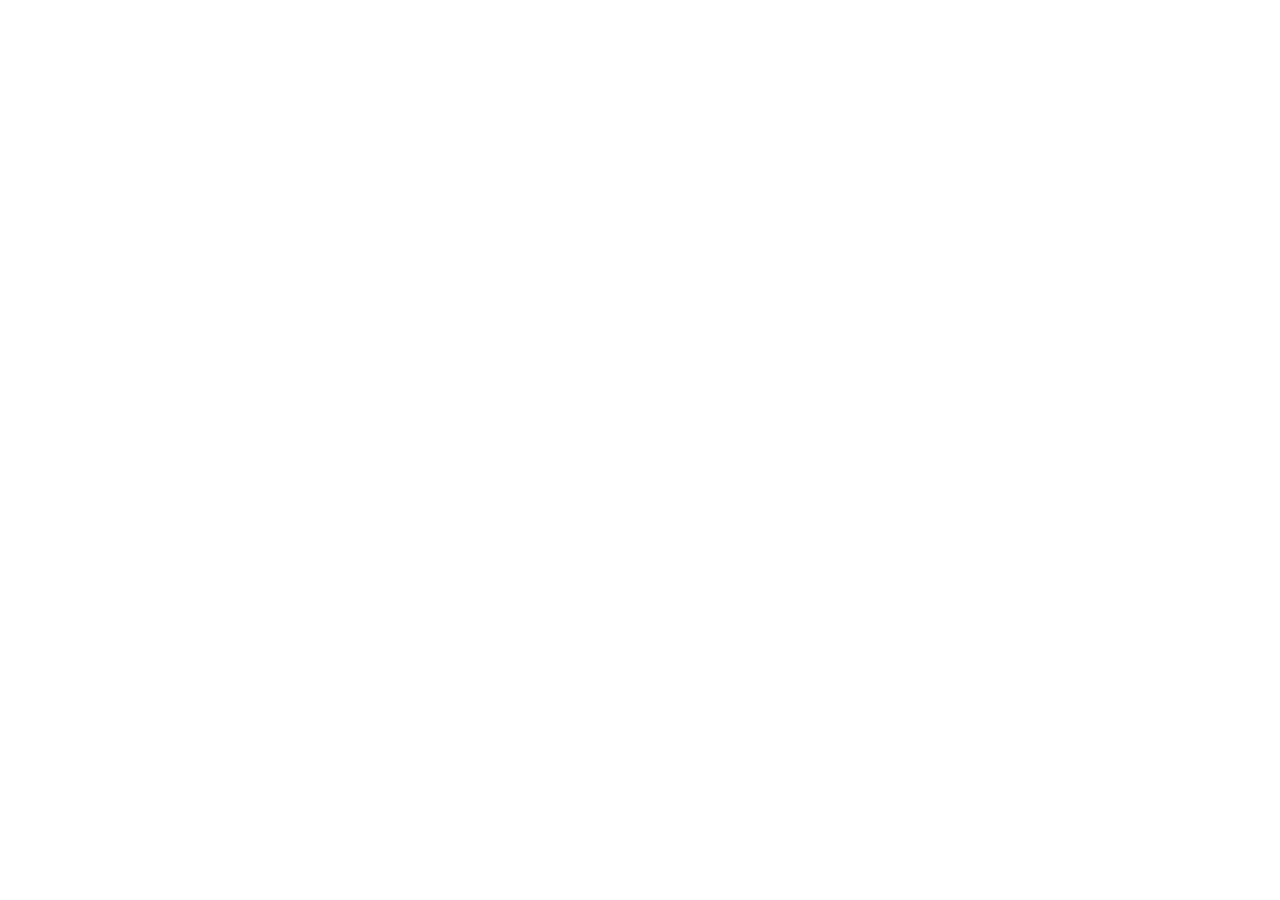
==== index.html @ 3da2a5d3 "Initial commit (Projekt-Setup)" ====
<!DOCTYPE html>
<html lang="De">

<head>
    <meta charset="UTF-8">
    <meta name="viewport" content="width=device-width, initial-scale=1.0">
    <title>Blog</title>
    

</head>

<body>

</body>

</html>
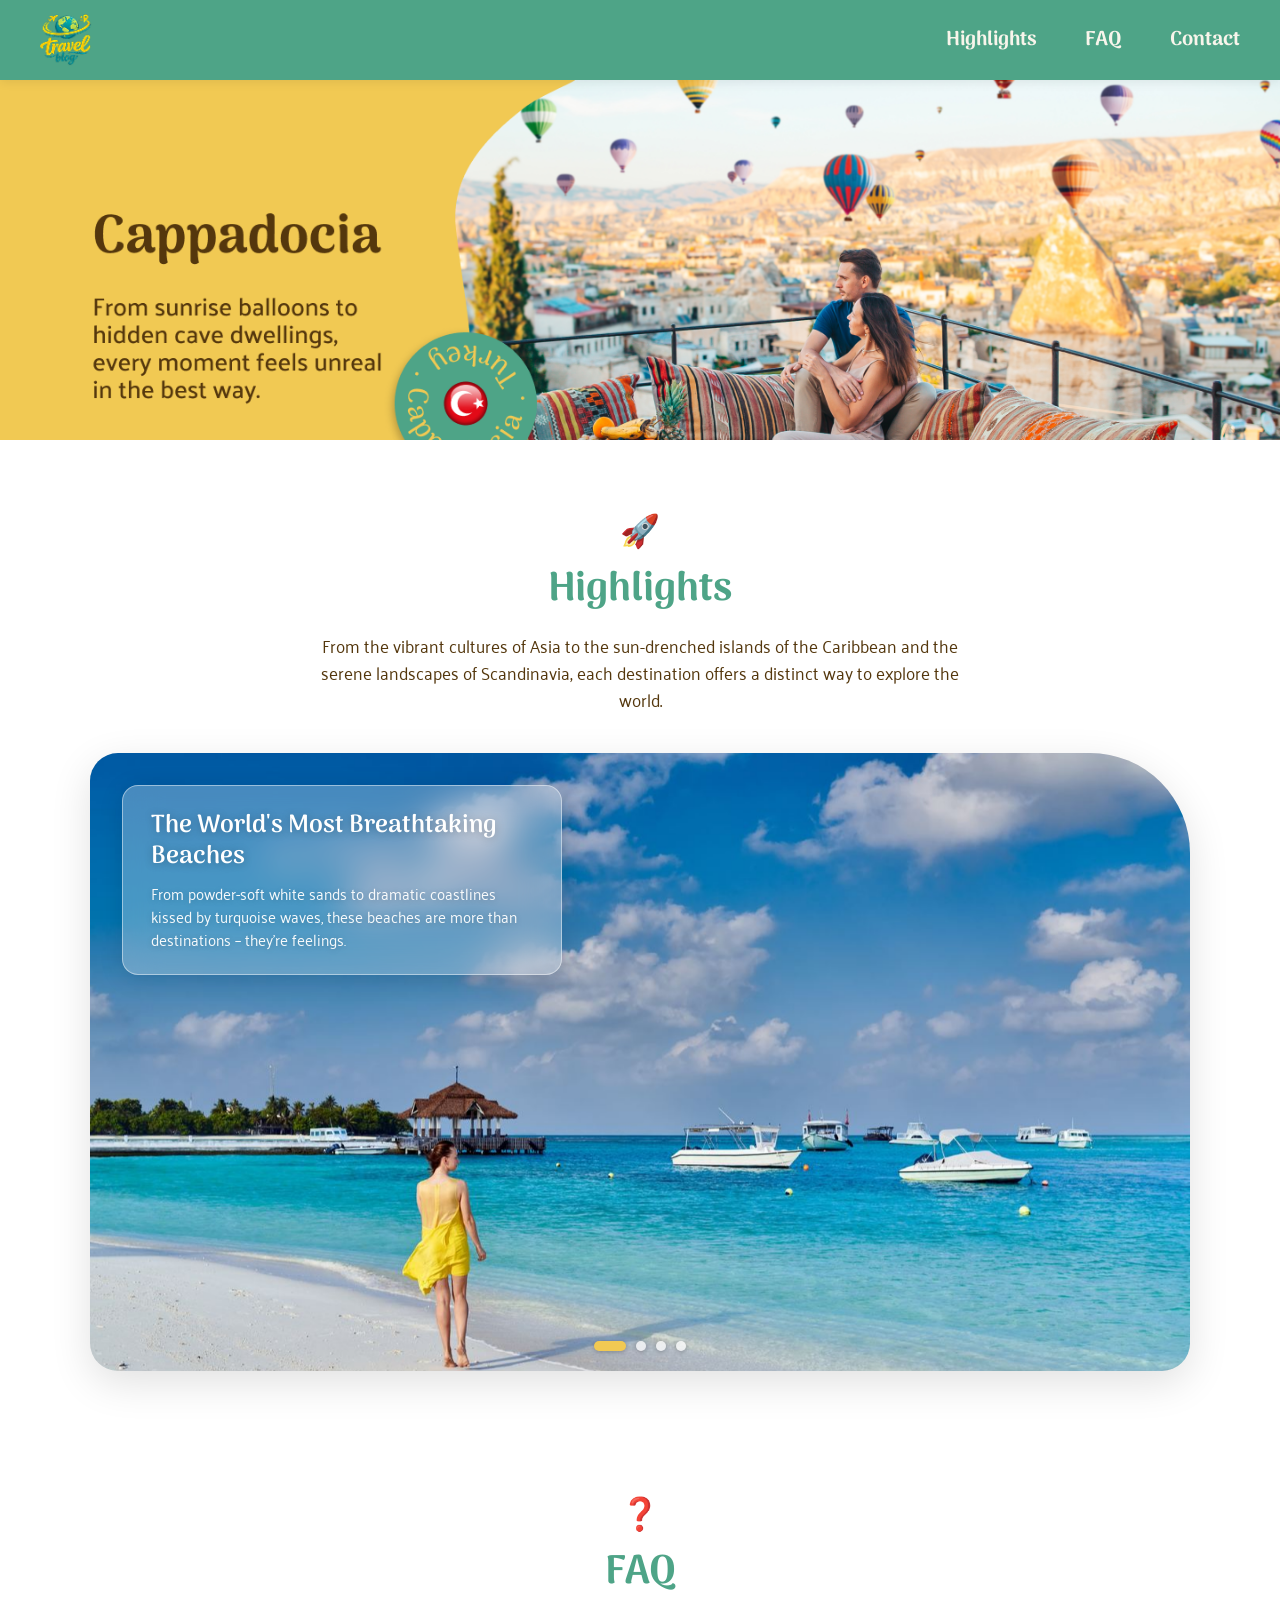
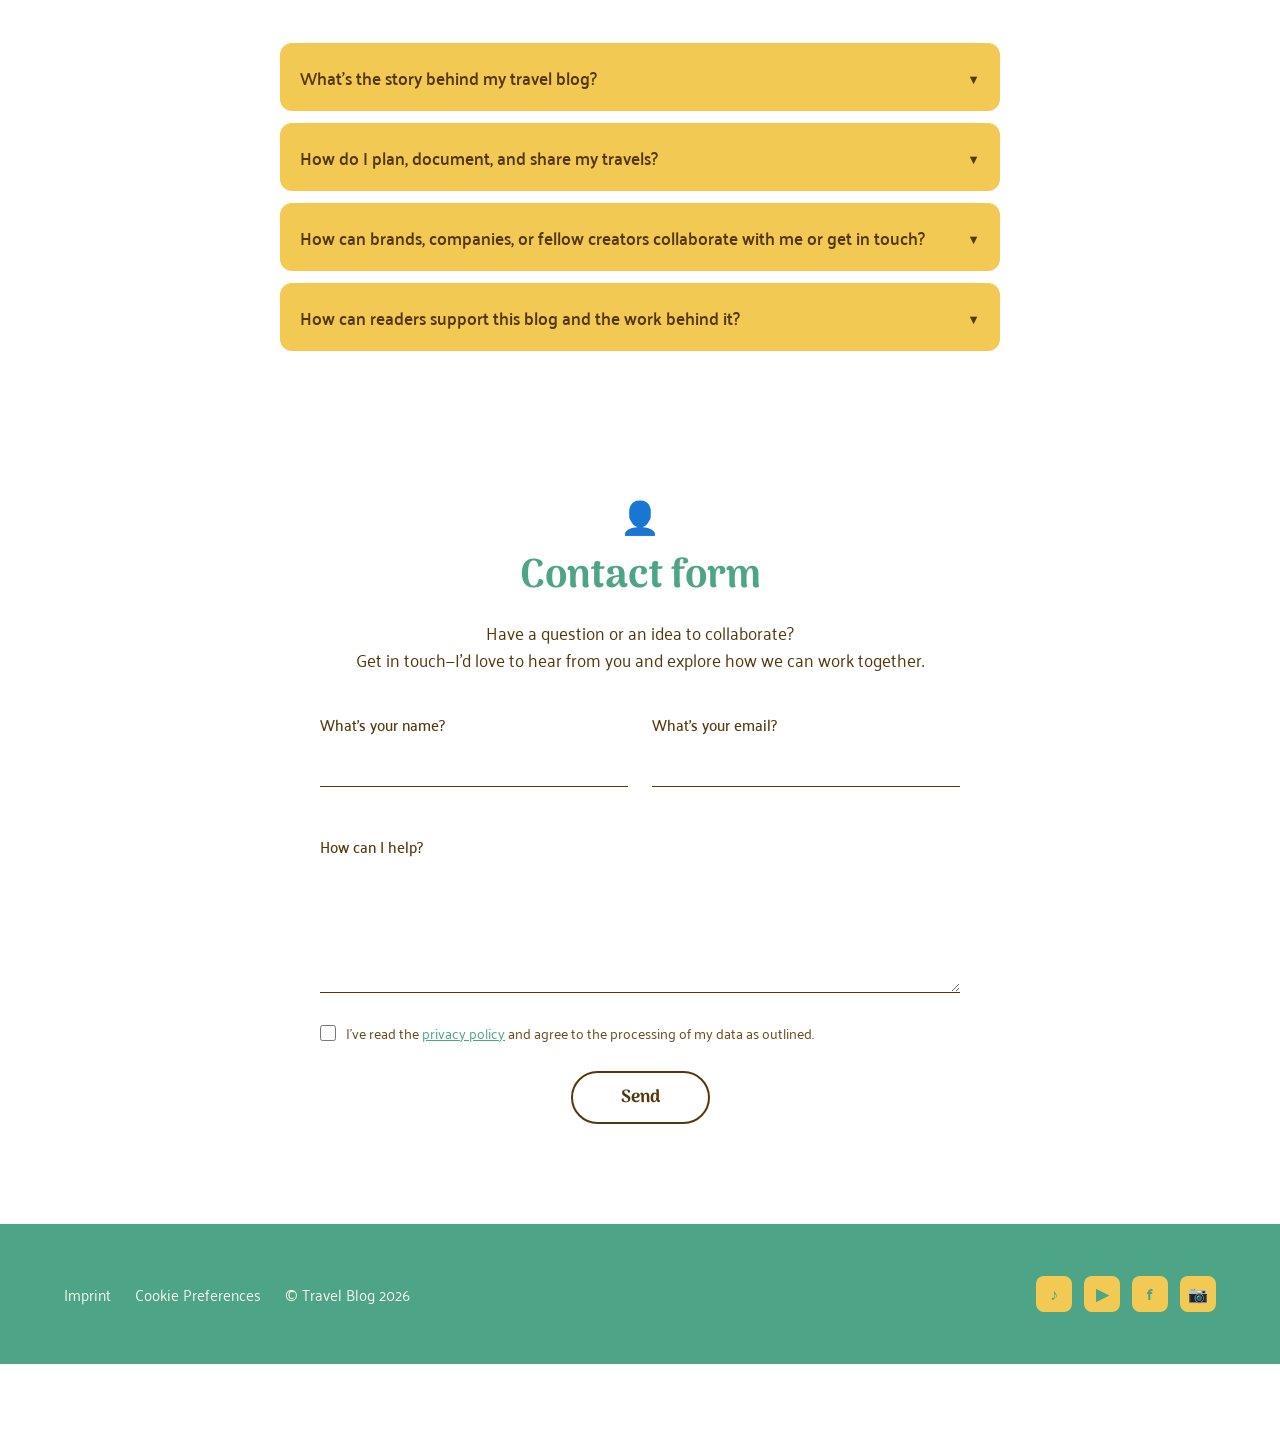
==== commit 0ce5d234: "feat: add standard and basic html base" ====
--- a/index.html
+++ b/index.html
@@ -1,16 +1,188 @@
 <!DOCTYPE html>
-<html lang="De">
+<html lang="en">
+<head>
+  <meta charset="UTF-8">
+  <meta name="viewport" content="width=device-width, initial-scale=1.0">
+  <title>Travel Blog</title>
+  <link rel="preconnect" href="https://fonts.googleapis.com">
+  <link rel="preconnect" href="https://fonts.gstatic.com" crossorigin>
+  <link href="https://fonts.googleapis.com/css2?family=Arima:wght@400;500;600;700&family=Palanquin:wght@400;500;600;700&display=swap" rel="stylesheet">
+  <link rel="stylesheet" href="style.css">
+  <link rel="icon" href="assets/images/logo.png" type="image/png">
+</head>
+<body>
+  <!-- ========== HEADER (shared) ========== -->
+  <header class="header">
+    <div class="header-inner">
+      <a href="index.html" class="logo">
+        <img src="assets/images/logo.png" alt="Travel Blog" class="logo-img">
+      </a>
+      <nav class="nav desktop-nav">
+        <a href="#highlights">Highlights</a>
+        <a href="#faq">FAQ</a>
+        <a href="#contact">Contact</a>
+      </nav>
+      <button class="menu-btn mobile-only" id="menuBtn" aria-label="Menu">
+        <span></span><span></span><span></span>
+      </button>
+    </div>
+  </header>
 
-<head>
-    <meta charset="UTF-8">
-    <meta name="viewport" content="width=device-width, initial-scale=1.0">
-    <title>Blog</title>
-    
+  <div class="mobile-menu" id="mobileMenu">
+    <a href="#highlights" class="mobile-link">Highlights</a>
+    <a href="#faq" class="mobile-link">FAQ</a>
+    <a href="#contact" class="mobile-link">Contact</a>
+  </div>
 
-</head>
+  <!-- ========== HERO (Part: Hero) – exact Figma export ========== -->
+  <section class="hero hero-figma" aria-label="Cappadocia">
+    <img src="assets/images/hero-cappadocia.png" alt="Cappadocia – From sunrise balloons to hidden cave dwellings" class="hero-full-img">
+    <!-- accessible text for screen readers / SEO -->
+    <div class="visually-hidden">
+      <h1>Cappadocia</h1>
+      <p>From sunrise balloons to hidden cave dwellings, every moment feels unreal in the best way.</p>
+    </div>
+  </section>
 
-<body>
+  <!-- ========== HIGHLIGHTS + CAROUSEL (Part: Highlights) ========== -->
+  <section class="highlights" id="highlights">
+    <div class="section-header">
+      <div class="section-icon">🚀</div>
+      <h2>Highlights</h2>
+      <p class="section-desc">
+        From the vibrant cultures of Asia to the sun-drenched islands of the Caribbean and the serene landscapes of Scandinavia, each destination offers a distinct way to explore the world.
+      </p>
+    </div>
 
+    <div class="carousel-wrapper">
+      <div class="carousel" id="carousel">
+        <a href="article1.html" class="carousel-slide active">
+          <img src="assets/images/highlight-beaches.jpg" alt="The World's Most Breathtaking Beaches">
+          <div class="slide-overlay">
+            <h3>The World's Most Breathtaking Beaches</h3>
+            <p>From powder-soft white sands to dramatic coastlines kissed by turquoise waves, these beaches are more than destinations – they're feelings.</p>
+          </div>
+        </a>
+        <a href="article2.html" class="carousel-slide">
+          <img src="assets/images/highlight-copenhagen.jpg" alt="Copenhagen in 3 Days">
+          <div class="slide-overlay">
+            <h3>Copenhagen in 3 Days: Big Experiences, Smart Spending</h3>
+            <p>Discover Copenhagen, where historic charm meets modern design, vibrant cycling culture and waterfront living.</p>
+          </div>
+        </a>
+        <a href="article3.html" class="carousel-slide">
+          <img src="assets/images/highlight-pattaya.jpg" alt="Pattaya Pulse">
+          <div class="slide-overlay">
+            <h3>Pattaya Pulse: Food, Sun and Neon Nights</h3>
+            <p>From bustling promenades to nearby islands, the city offers an energetic and diverse escape. Discover Pattaya City, with vibrant nightlife and rich cultural landmarks.</p>
+          </div>
+        </a>
+        <a href="article2.html" class="carousel-slide">
+          <img src="assets/images/highlight-fuji.jpg" alt="Mountain Fuji">
+          <div class="slide-overlay">
+            <h3>Mountain Fuji</h3>
+            <p>The most iconic mountain and an active volcano located about 100 kilometers southwest of Tokyo. Written with the characters for “wealth” and “samurai,” Fuji’s name evokes a sense of strength, honor, and enduring prestige.</p>
+          </div>
+        </a>
+        <div class="carousel-dots" id="carouselDots">
+          <button class="dot active" data-index="0" aria-label="Slide 1"></button>
+          <button class="dot" data-index="1" aria-label="Slide 2"></button>
+          <button class="dot" data-index="2" aria-label="Slide 3"></button>
+          <button class="dot" data-index="3" aria-label="Slide 4"></button>
+        </div>
+      </div>
+    </div>
+  </section>
+
+  <!-- ========== FAQ (Part: FAQ) ========== -->
+  <section class="faq" id="faq">
+    <div class="section-header">
+      <div class="section-icon">❓</div>
+      <h2>FAQ</h2>
+    </div>
+    <div class="faq-list">
+      <div class="faq-item">
+        <button class="faq-question">What's the story behind my travel blog? <span class="faq-icon">▼</span></button>
+        <div class="faq-answer"><p>This blog started as a personal journal of adventures around the world. What began as notes for friends grew into a space to share stories, tips and inspiration for fellow travelers.</p></div>
+      </div>
+      <div class="faq-item">
+        <button class="faq-question">How do I plan, document, and share my travels? <span class="faq-icon">▼</span></button>
+        <div class="faq-answer"><p>I combine thorough research with spontaneous moments. Photos, short videos and honest writing help me capture the feeling of each place so readers can experience it too.</p></div>
+      </div>
+      <div class="faq-item">
+        <button class="faq-question">How can brands, companies, or fellow creators collaborate with me or get in touch? <span class="faq-icon">▼</span></button>
+        <div class="faq-answer"><p>I'm always open to meaningful collaborations. Reach out via the contact form below and let's explore how we can create something great together.</p></div>
+      </div>
+      <div class="faq-item">
+        <button class="faq-question">How can readers support this blog and the work behind it? <span class="faq-icon">▼</span></button>
+        <div class="faq-answer"><p>Sharing posts, leaving comments and recommending the blog to friends means a lot. If you'd like to support further, feel free to get in touch!</p></div>
+      </div>
+    </div>
+  </section>
+
+  <!-- ========== CONTACT (Part: Contact) ========== -->
+  <section class="contact" id="contact">
+    <div class="section-header">
+      <div class="section-icon">👤</div>
+      <h2>Contact form</h2>
+      <p class="section-desc">Have a question or an idea to collaborate?<br>Get in touch—I'd love to hear from you and explore how we can work together.</p>
+    </div>
+    <form class="contact-form" id="contactForm">
+      <div class="form-row">
+        <div class="form-group">
+          <label for="name">What's your name?</label>
+          <input type="text" id="name" name="name" required>
+        </div>
+        <div class="form-group">
+          <label for="email">What's your email?</label>
+          <input type="email" id="email" name="email" required>
+        </div>
+      </div>
+      <div class="form-group">
+        <label for="message">How can I help?</label>
+        <textarea id="message" name="message" rows="4" required></textarea>
+      </div>
+      <div class="form-checkbox">
+        <input type="checkbox" id="privacy" name="privacy" required>
+        <label for="privacy">I've read the <a href="#">privacy policy</a> and agree to the processing of my data as outlined.</label>
+      </div>
+      <button type="submit" class="btn-send">Send</button>
+    </form>
+    <div class="form-success" id="formSuccess" hidden>Thank you! Your message has been sent successfully.</div>
+  </section>
+
+  <!-- ========== FOOTER (shared) ========== -->
+  <footer class="footer">
+    <div class="footer-inner">
+      <div class="footer-left">
+        <a href="#">Imprint</a>
+        <a href="#">Cookie Preferences</a>
+        <span>© Travel Blog 2026</span>
+      </div>
+      <div class="footer-social">
+        <a href="#" aria-label="TikTok" class="social-icon">♪</a>
+        <a href="#" aria-label="YouTube" class="social-icon">▶</a>
+        <a href="#" aria-label="Facebook" class="social-icon">f</a>
+        <a href="#" aria-label="Instagram" class="social-icon">📷</a>
+      </div>
+    </div>
+  </footer>
+
+  <nav class="bottom-nav mobile-only">
+    <a href="index.html" class="bottom-nav-item active">
+      <svg viewBox="0 0 24 24" fill="none" stroke="currentColor" stroke-width="2"><path d="M3 9l9-7 9 7v11a2 2 0 01-2 2H5a2 2 0 01-2-2z"/><polyline points="9 22 9 12 15 12 15 22"/></svg>
+    </a>
+    <a href="#highlights" class="bottom-nav-item">
+      <svg viewBox="0 0 24 24" fill="none" stroke="currentColor" stroke-width="2"><path d="M4.5 16.5c-1.5 1.26-2 5-2 5s3.74-.5 5-2c.71-.84.7-2.13-.09-2.91a2.18 2.18 0 00-2.91-.09z"/><path d="M12 15l-3-3a22 22 0 012-3.95A12.88 12.88 0 0122 2c0 2.72-.78 7.5-6 11a22.35 22.35 0 01-4 2z"/></svg>
+    </a>
+    <a href="#faq" class="bottom-nav-item">
+      <svg viewBox="0 0 24 24" fill="none" stroke="currentColor" stroke-width="2"><circle cx="12" cy="12" r="10"/><path d="M9.09 9a3 3 0 015.83 1c0 2-3 3-3 3"/><line x1="12" y1="17" x2="12.01" y2="17"/></svg>
+    </a>
+    <a href="#contact" class="bottom-nav-item">
+      <svg viewBox="0 0 24 24" fill="none" stroke="currentColor" stroke-width="2"><path d="M20 21v-2a4 4 0 00-4-4H8a4 4 0 00-4 4v2"/><circle cx="12" cy="7" r="4"/></svg>
+    </a>
+  </nav>
+
+  <script src="script.js"></script>
 </body>
-
-</html>+</html>
--- a/style.css
+++ b/style.css
@@ -0,0 +1,1484 @@
+
+/* ===== Big screen layout (User Story 9 + Figma Note) ===== */
+/* Header & Footer: full width of viewport */
+/* Content: max 1440px centered */
+
+:root {
+  --content-max: 1440px;
+  --teal: #4EA487;
+  --yellow: #F1C953;
+  --brown: #54370D;
+  --brown-light: #7a5c3a;
+}
+
+body {
+  margin: 0;
+  font-family: 'Palanquin', sans-serif;
+  color: var(--brown);
+  background: #fff;
+}
+
+.header,
+.footer {
+  width: 100%;
+  max-width: none; /* full bleed */
+}
+
+.header-inner,
+.footer-inner,
+.highlights,
+.faq,
+.contact,
+.article-hero-inner,
+.article-carousel-section,
+.article-video-section,
+.article-body,
+.section-header,
+.carousel-wrapper {
+  max-width: var(--content-max);
+  margin-left: auto;
+  margin-right: auto;
+  width: 100%;
+  box-sizing: border-box;
+}
+
+/* Hero full-bleed or constrained */
+.hero-figma {
+  max-width: var(--content-max);
+  margin-left: auto;
+  margin-right: auto;
+}
+
+@media (min-width: 1441px) {
+  .header-inner,
+  .footer-inner {
+    max-width: var(--content-max);
+    margin-left: auto;
+    margin-right: auto;
+    padding-left: 24px;
+    padding-right: 24px;
+  }
+}
+
+/* ===== Variables ===== */
+:root {
+  --teal: #4EA487;
+  --teal-dark: #3d8a6f;
+  --yellow: #F1C953;
+  --yellow-dark: #e0b840;
+  --brown: #54370D;
+  --brown-light: #6b4a1f;
+  --white: #ffffff;
+  --gray-bg: #f8f5eb;
+  --gray-text: #5a5a5a;
+  --radius: 20px;
+  --transition: 100ms ease;
+  --max-width: 1200px;
+  --header-height: 80px;
+}
+
+/* ===== Reset ===== */
+*, *::before, *::after {
+  margin: 0;
+  padding: 0;
+  box-sizing: border-box;
+}
+
+html {
+  scroll-behavior: smooth;
+}
+
+body {
+  font-family: 'Palanquin', sans-serif;
+  color: var(--brown);
+  background: var(--white);
+  line-height: 1.5;
+  overflow-x: hidden;
+  padding-bottom: 80px; /* space for mobile bottom nav */
+}
+
+h1, h2, h3, h4 {
+  font-family: 'Arima', serif;
+  font-weight: 700;
+}
+
+a {
+  text-decoration: none;
+  color: inherit;
+  transition: color var(--transition);
+}
+
+button, a, input, textarea, select {
+  cursor: pointer;
+  transition: all var(--transition);
+}
+
+img {
+  max-width: 100%;
+  display: block;
+}
+
+/* ===== Utilities ===== */
+.desktop-only { display: block; }
+.mobile-only { display: none; }
+
+@media (max-width: 768px) {
+  .desktop-only { display: none !important; }
+  .mobile-only { display: flex !important; }
+  body { padding-bottom: 90px; }
+}
+
+/* ===== Header ===== */
+.header {
+  background: var(--teal);
+  height: var(--header-height);
+  position: sticky;
+  top: 0;
+  z-index: 100;
+  box-shadow: 0 2px 10px rgba(0,0,0,0.08);
+}
+
+.header-inner {
+  max-width: var(--max-width);
+  margin: 0 auto;
+  padding: 0 24px;
+  height: 100%;
+  display: flex;
+  align-items: center;
+  justify-content: space-between;
+}
+
+.logo {
+  display: flex;
+  align-items: center;
+  height: 50px;
+}
+
+.logo-img {
+  height: 52px;
+  width: auto;
+  object-fit: contain;
+  /* crop to logo area if needed */
+  max-width: 200px;
+}
+
+.logo-text {
+  font-family: 'Arima', serif;
+  font-size: 1.5rem;
+  font-weight: 700;
+  color: var(--yellow);
+  display: none;
+}
+
+.nav {
+  display: flex;
+  gap: 48px;
+}
+
+.nav a {
+  color: #F8F5EB;
+  font-family: 'Arima', serif;
+  font-size: 1.25rem;
+  font-weight: 700;
+  position: relative;
+}
+
+.nav a:hover,
+.nav a:focus-visible {
+  color: var(--yellow);
+}
+
+.nav a:focus-visible {
+  outline: 2px solid var(--yellow);
+  outline-offset: 4px;
+}
+
+.menu-btn {
+  background: none;
+  border: none;
+  width: 32px;
+  height: 24px;
+  display: none;
+  flex-direction: column;
+  justify-content: space-between;
+  padding: 0;
+}
+
+.menu-btn span {
+  display: block;
+  height: 3px;
+  background: var(--yellow);
+  border-radius: 2px;
+  transition: var(--transition);
+}
+
+/* Mobile Menu */
+.mobile-menu {
+  display: none;
+  position: fixed;
+  top: var(--header-height);
+  left: 0;
+  right: 0;
+  background: var(--teal);
+  flex-direction: column;
+  padding: 16px 24px 24px;
+  gap: 16px;
+  z-index: 99;
+  box-shadow: 0 8px 20px rgba(0,0,0,0.15);
+}
+
+.mobile-menu.open {
+  display: flex;
+}
+
+.mobile-link {
+  color: #F8F5EB;
+  font-family: 'Arima', serif;
+  font-size: 1.25rem;
+  font-weight: 700;
+  padding: 8px 0;
+}
+
+.mobile-link:hover {
+  color: var(--yellow);
+}
+
+/* ===== Hero ===== */
+.hero {
+  background: var(--yellow);
+  min-height: 320px;
+  height: 40vh;
+  max-height: 480px;
+}
+
+@media (max-width: 768px) {
+  .hero {
+    min-height: 220px;
+    height: 30vh;
+  }
+}
+
+/* ===== Sections common ===== */
+.section-header {
+  text-align: center;
+  margin-bottom: 40px;
+  padding: 0 20px;
+}
+
+.section-icon {
+  font-size: 2rem;
+  margin-bottom: 8px;
+}
+
+.section-header h2 {
+  font-size: 2.5rem;
+  color: var(--teal);
+  margin-bottom: 12px;
+}
+
+.section-desc {
+  max-width: 640px;
+  margin: 0 auto;
+  color: var(--brown);
+  font-size: 1.05rem;
+  line-height: 1.6;
+}
+
+/* ===== Highlights / Carousel ===== */
+.highlights {
+  padding: 64px 20px 56px;
+  background: var(--white);
+}
+
+.carousel-wrapper {
+  max-width: 1100px;
+  margin: 0 auto;
+  position: relative;
+}
+
+.carousel {
+  position: relative;
+  border-radius: 28px 100px 28px 28px;
+  overflow: hidden;
+  aspect-ratio: 16/9;
+  background: #e8e8e8;
+  transform: translateZ(0);
+  cursor: pointer;
+  box-shadow: 0 12px 40px rgba(0,0,0,0.12);
+}
+
+.carousel-slide {
+  position: absolute;
+  inset: 0;
+  opacity: 0;
+  transform: scale(1.04);
+  transition: opacity 0.75s cubic-bezier(0.4, 0, 0.2, 1),
+              transform 0.75s cubic-bezier(0.4, 0, 0.2, 1);
+  pointer-events: none;
+  will-change: opacity, transform;
+  z-index: 0;
+}
+
+.carousel-slide.active {
+  opacity: 1;
+  transform: scale(1);
+  pointer-events: auto;
+  z-index: 2;
+}
+
+.carousel-slide.is-leaving {
+  opacity: 0;
+  transform: scale(1.04);
+  z-index: 1;
+  pointer-events: none;
+}
+
+.carousel-slide img {
+  width: 100%;
+  height: 100%;
+  object-fit: cover;
+  display: block;
+}
+
+.slide-overlay {
+  position: absolute;
+  left: 32px;
+  top: 32px;
+  max-width: 440px;
+  background: rgba(255, 255, 255, 0.28);
+  backdrop-filter: blur(18px);
+  -webkit-backdrop-filter: blur(18px);
+  padding: 24px 28px;
+  border-radius: 16px;
+  box-shadow: 0 4px 24px rgba(0,0,0,0.12);
+  border: 1px solid rgba(255,255,255,0.45);
+}
+
+.slide-overlay h3 {
+  font-family: 'Arima', 'Palanquin', sans-serif;
+  font-size: 1.55rem;
+  color: #ffffff;
+  margin-bottom: 10px;
+  line-height: 1.25;
+  font-weight: 600;
+  text-shadow: 0 1px 8px rgba(0,0,0,0.25);
+}
+
+.slide-overlay p {
+  font-size: 0.95rem;
+  color: rgba(255,255,255,0.95);
+  line-height: 1.5;
+  text-shadow: 0 1px 6px rgba(0,0,0,0.2);
+}
+
+.carousel-dots {
+  position: absolute;
+  left: 50%;
+  bottom: 20px;
+  transform: translateX(-50%);
+  display: flex;
+  justify-content: center;
+  align-items: center;
+  gap: 10px;
+  z-index: 10;
+  margin: 0;
+  pointer-events: auto;
+}
+
+.dot {
+  width: 10px;
+  height: 10px;
+  border-radius: 50%;
+  border: none;
+  background: rgba(255,255,255,0.75);
+  padding: 0;
+  cursor: pointer;
+  transition: width 0.4s cubic-bezier(0.4, 0, 0.2, 1),
+              background 0.35s ease,
+              border-radius 0.35s ease,
+              transform 0.25s ease;
+  box-shadow: 0 1px 4px rgba(0,0,0,0.25);
+}
+
+.dot.active {
+  background: #F1C953;
+  width: 32px;
+  border-radius: 10px;
+}
+
+.dot:hover:not(.active) {
+  background: #bdbdbd;
+  transform: scale(1.15);
+}
+
+@media (max-width: 768px) {
+  .highlights {
+    padding: 48px 16px 40px;
+  }
+  .section-header h2 {
+    font-size: 2rem;
+  }
+  .slide-overlay {
+    left: 12px;
+    top: 12px;
+    right: 12px;
+    max-width: none;
+    padding: 14px 16px;
+  }
+  .slide-overlay h3 {
+    font-size: 1.2rem;
+  }
+  .slide-overlay p {
+    font-size: 0.85rem;
+    display: -webkit-box;
+    -webkit-line-clamp: 3;
+    -webkit-box-orient: vertical;
+    overflow: hidden;
+  }
+  .carousel {
+    aspect-ratio: 4/3;
+    border-radius: 16px;
+  }
+}
+
+/* ===== FAQ ===== */
+.faq {
+  padding: 60px 20px 80px;
+  background: var(--white);
+}
+
+.faq-list {
+  max-width: 720px;
+  margin: 0 auto;
+  display: flex;
+  flex-direction: column;
+  gap: 12px;
+}
+
+.faq-item {
+  background: var(--yellow);
+  border-radius: 12px;
+  overflow: hidden;
+}
+
+.faq-question {
+  width: 100%;
+  background: none;
+  border: none;
+  padding: 18px 20px;
+  text-align: left;
+  font-family: 'Palanquin', sans-serif;
+  font-size: 1.05rem;
+  font-weight: 600;
+  color: var(--brown);
+  display: flex;
+  justify-content: space-between;
+  align-items: center;
+  gap: 12px;
+}
+
+.faq-icon {
+  font-size: 0.8rem;
+  transition: transform var(--transition);
+  flex-shrink: 0;
+}
+
+.faq-item.open .faq-icon {
+  transform: rotate(180deg);
+}
+
+.faq-answer {
+  max-height: 0;
+  overflow: hidden;
+  transition: max-height 0.3s ease, padding 0.3s ease;
+  background: rgba(255,255,255,0.5);
+}
+
+.faq-item.open .faq-answer {
+  max-height: 200px;
+  padding: 0 20px 16px;
+}
+
+.faq-answer p {
+  font-size: 0.95rem;
+  color: var(--brown-light);
+  line-height: 1.5;
+}
+
+/* ===== Contact ===== */
+.contact {
+  padding: 60px 20px 100px;
+  background: var(--white);
+}
+
+.contact-form {
+  max-width: 640px;
+  margin: 0 auto;
+}
+
+.form-row {
+  display: grid;
+  grid-template-columns: 1fr 1fr;
+  gap: 24px;
+  margin-bottom: 24px;
+}
+
+.form-group {
+  margin-bottom: 24px;
+}
+
+.form-group label {
+  display: block;
+  font-size: 0.95rem;
+  font-weight: 500;
+  color: var(--brown);
+  margin-bottom: 6px;
+}
+
+.form-group input,
+.form-group textarea {
+  width: 100%;
+  border: none;
+  border-bottom: 1.5px solid var(--brown);
+  background: transparent;
+  padding: 8px 0;
+  font-family: inherit;
+  font-size: 1rem;
+  color: var(--brown);
+  outline: none;
+  transition: border-color var(--transition);
+}
+
+.form-group input:focus,
+.form-group textarea:focus {
+  border-bottom-color: var(--teal);
+}
+
+.form-group textarea {
+  resize: vertical;
+  min-height: 80px;
+}
+
+.form-checkbox {
+  display: flex;
+  align-items: flex-start;
+  gap: 10px;
+  margin-bottom: 28px;
+  font-size: 0.9rem;
+  color: var(--brown-light);
+}
+
+.form-checkbox input {
+  margin-top: 3px;
+  accent-color: var(--teal);
+  width: 16px;
+  height: 16px;
+  flex-shrink: 0;
+}
+
+.form-checkbox a {
+  color: var(--teal);
+  text-decoration: underline;
+}
+
+.btn-send {
+  display: block;
+  margin: 0 auto;
+  background: transparent;
+  border: 2px solid var(--brown);
+  color: var(--brown);
+  font-family: 'Arima', serif;
+  font-size: 1.1rem;
+  font-weight: 700;
+  padding: 10px 48px;
+  border-radius: 40px;
+  transition: all var(--transition);
+}
+
+.btn-send:hover {
+  background: var(--teal);
+  border-color: var(--teal);
+  color: var(--yellow);
+}
+
+.btn-send:focus-visible {
+  outline: 2px solid var(--teal);
+  outline-offset: 3px;
+}
+
+.form-success {
+  text-align: center;
+  margin-top: 24px;
+  padding: 16px;
+  background: #e8f5e9;
+  color: var(--teal-dark);
+  border-radius: 12px;
+  font-weight: 500;
+}
+
+@media (max-width: 600px) {
+  .form-row {
+    grid-template-columns: 1fr;
+    gap: 0;
+  }
+}
+
+/* ===== Footer ===== */
+.footer {
+  background: var(--teal);
+  color: #F8F5EB;
+  padding: 28px 24px;
+}
+
+.footer-inner {
+  max-width: var(--max-width);
+  margin: 0 auto;
+  display: flex;
+  justify-content: space-between;
+  align-items: center;
+  flex-wrap: wrap;
+  gap: 16px;
+}
+
+.footer-left {
+  display: flex;
+  align-items: center;
+  gap: 24px;
+  font-size: 0.95rem;
+}
+
+.footer-left a:hover {
+  color: var(--yellow);
+}
+
+.footer-social {
+  display: flex;
+  gap: 12px;
+}
+
+.social-icon {
+  width: 36px;
+  height: 36px;
+  background: var(--yellow);
+  color: var(--teal);
+  border-radius: 8px;
+  display: flex;
+  align-items: center;
+  justify-content: center;
+  font-weight: 700;
+  font-size: 1rem;
+}
+
+.social-icon:hover {
+  transform: translateY(-2px);
+  box-shadow: 0 4px 8px rgba(0,0,0,0.15);
+}
+
+@media (max-width: 600px) {
+  .footer-inner {
+    flex-direction: column;
+    text-align: center;
+  }
+  .footer-left {
+    flex-direction: column;
+    gap: 8px;
+  }
+}
+
+/* ===== Bottom Nav (Mobile) ===== */
+.bottom-nav {
+  display: none;
+  position: fixed;
+  bottom: 0;
+  left: 0;
+  right: 0;
+  height: 72px;
+  background: var(--yellow);
+  z-index: 100;
+  justify-content: space-around;
+  align-items: center;
+  padding: 0 8px;
+  box-shadow: 0 -4px 20px rgba(0,0,0,0.1);
+}
+
+.bottom-nav-item {
+  display: flex;
+  flex-direction: column;
+  align-items: center;
+  justify-content: center;
+  width: 56px;
+  height: 56px;
+  color: var(--teal);
+  border-radius: 12px;
+  transition: background var(--transition);
+}
+
+.bottom-nav-item svg {
+  width: 26px;
+  height: 26px;
+}
+
+.bottom-nav-item.active,
+.bottom-nav-item:hover {
+  background: rgba(78, 164, 135, 0.15);
+}
+
+@media (max-width: 768px) {
+  .bottom-nav {
+    display: flex;
+  }
+  .footer {
+    margin-bottom: 72px;
+  }
+}
+
+/* Focus visible for accessibility */
+a:focus-visible,
+button:focus-visible,
+input:focus-visible,
+textarea:focus-visible {
+  outline: 2px solid var(--teal);
+  outline-offset: 2px;
+}
+
+/* Responsive nav */
+@media (max-width: 768px) {
+  .nav {
+    display: none;
+  }
+  .menu-btn {
+    display: flex;
+  }
+}
+
+/* make carousel slides clickable */
+.carousel-slide {
+  text-decoration: none;
+  color: inherit;
+  display: block;
+}
+
+
+/* ===== Advanced Hero (Part: Hero) – matched to Figma ===== */
+.hero-advanced {
+  display: grid;
+  grid-template-columns: minmax(280px, 42%) 1fr;
+  min-height: 520px;
+  background: #F1C953;
+  position: relative;
+  overflow: hidden;
+  padding: 0;
+}
+
+.hero-left {
+  position: relative;
+  z-index: 2;
+  display: flex;
+  flex-direction: column;
+  justify-content: center;
+  padding: 48px 40px 48px 56px;
+  background: #F1C953;
+}
+
+.hero-text-box h1 {
+  font-family: 'Arima', serif;
+  font-size: clamp(2.6rem, 4.5vw, 3.6rem);
+  font-weight: 700;
+  color: #54370D;
+  margin: 0 0 18px;
+  line-height: 1.1;
+}
+
+.hero-text-box p {
+  font-family: 'Palanquin', sans-serif;
+  font-size: 1.15rem;
+  color: #54370D;
+  max-width: 300px;
+  line-height: 1.45;
+  margin: 0;
+}
+
+/* Circular Turkey / Cappadocia badge */
+.hero-badge {
+  position: absolute;
+  right: -70px;
+  bottom: 48px;
+  width: 150px;
+  height: 150px;
+  border-radius: 50%;
+  background: #4EA487;
+  display: flex;
+  align-items: center;
+  justify-content: center;
+  box-shadow: 0 10px 28px rgba(0,0,0,0.2);
+  z-index: 5;
+  border: 6px solid #4EA487;
+}
+
+.badge-inner {
+  width: 130px;
+  height: 130px;
+  border-radius: 50%;
+  background: #4EA487;
+  display: flex;
+  flex-direction: column;
+  align-items: center;
+  justify-content: center;
+  text-align: center;
+  color: #F1C953;
+  font-family: 'Arima', serif;
+  font-weight: 700;
+  font-size: 0.78rem;
+  letter-spacing: 0.5px;
+  line-height: 1.15;
+  border: 3px solid #F1C953;
+  position: relative;
+}
+
+.badge-inner::before {
+  content: '🇹🇷';
+  font-size: 1.8rem;
+  margin-bottom: 2px;
+  display: block;
+}
+
+.badge-text {
+  max-width: 90px;
+}
+
+.hero-right {
+  position: relative;
+  overflow: hidden;
+  min-height: 520px;
+}
+
+.hero-right .hero-img {
+  width: 100%;
+  height: 100%;
+  object-fit: cover;
+  display: block;
+}
+
+/* Soft curve between yellow and photo */
+.hero-right::before {
+  content: '';
+  position: absolute;
+  left: -1px;
+  top: 0;
+  bottom: 0;
+  width: 120px;
+  background: #F1C953;
+  border-radius: 0 100% 100% 0 / 0 55% 55% 0;
+  z-index: 2;
+  pointer-events: none;
+}
+
+@media (max-width: 900px) {
+  .hero-advanced {
+    grid-template-columns: 1fr;
+    min-height: auto;
+  }
+  .hero-left {
+    order: 2;
+    padding: 36px 24px 70px;
+  }
+  .hero-right {
+    order: 1;
+    min-height: 260px;
+    height: 280px;
+  }
+  .hero-right::before {
+    width: 100%;
+    height: 70px;
+    left: 0;
+    top: auto;
+    bottom: -1px;
+    border-radius: 50% 50% 0 0 / 100% 100% 0 0;
+  }
+  .hero-badge {
+    right: 20px;
+    bottom: auto;
+    top: -55px;
+    width: 120px;
+    height: 120px;
+  }
+  .badge-inner {
+    width: 104px;
+    height: 104px;
+    font-size: 0.68rem;
+  }
+  .hero-text-box h1 {
+    font-size: 2.3rem;
+  }
+  .hero-text-box p {
+    max-width: 100%;
+  }
+}
+
+/* make carousel slides clickable */
+
+/* ===== Article Pages ===== */
+.article-hero {
+  padding: 60px 24px 40px;
+  background: #fff;
+}
+
+.article-hero-inner {
+  max-width: 1100px;
+  margin: 0 auto;
+  display: grid;
+  grid-template-columns: 1fr 280px;
+  gap: 40px;
+  align-items: start;
+}
+
+.article-kicker {
+  font-family: 'Palanquin', sans-serif;
+  font-size: 1.1rem;
+  font-weight: 600;
+  color: var(--teal);
+  margin-bottom: 8px;
+}
+
+.article-content h1 {
+  font-size: 2.8rem;
+  color: var(--yellow);
+  line-height: 1.15;
+  margin-bottom: 16px;
+}
+
+.article-lead {
+  font-size: 1.15rem;
+  color: var(--brown);
+  line-height: 1.5;
+  margin-bottom: 20px;
+  max-width: 640px;
+}
+
+.article-meta {
+  display: flex;
+  flex-wrap: wrap;
+  gap: 16px 24px;
+  font-size: 0.9rem;
+  color: var(--brown-light);
+}
+
+.author-card {
+  background: rgba(78, 164, 135, 0.2);
+  border-radius: 30px;
+  padding: 16px 8px;
+  text-align: center;
+}
+
+.author-img {
+  width: 110px;
+  height: 110px;
+  border-radius: 50%;
+  object-fit: cover;
+  margin: 0 auto 12px;
+  display: block;
+}
+
+.author-card h3 {
+  font-size: 1.15rem;
+  color: var(--brown);
+  margin-bottom: 2px;
+}
+
+.author-role {
+  font-size: 0.9rem;
+  color: var(--brown-light);
+  margin-bottom: 12px;
+}
+
+.author-bio {
+  font-size: 0.85rem;
+  color: var(--brown);
+  line-height: 1.4;
+}
+
+.article-carousel-section {
+  padding: 40px 20px 60px;
+  text-align: center;
+}
+
+.article-section-title {
+  font-size: 1.6rem;
+  color: var(--brown);
+  margin-bottom: 32px;
+}
+
+.card-carousel {
+  max-width: 980px;
+  margin: 0 auto;
+  position: relative;
+  height: 420px;
+  perspective: 1200px;
+}
+
+.card-track {
+  display: flex;
+  justify-content: center;
+  align-items: center;
+  height: 340px;
+  position: relative;
+  transform-style: preserve-3d;
+  /* needed so absolute cards are centered */
+  width: 100%;
+}
+
+.dest-card {
+  position: absolute;
+  width: 180px;
+  height: 264px;
+  border-radius: 16px;
+  overflow: hidden;
+  box-shadow: -9px 5px 20px rgba(0,0,0,0.25);
+  transition: transform 0.55s cubic-bezier(0.25, 0.8, 0.25, 1),
+              opacity 0.5s ease,
+              width 0.5s cubic-bezier(0.25, 0.8, 0.25, 1),
+              height 0.5s cubic-bezier(0.25, 0.8, 0.25, 1),
+              box-shadow 0.5s ease,
+              margin 0.5s cubic-bezier(0.25, 0.8, 0.25, 1);
+  opacity: 0.7;
+  cursor: pointer;
+  will-change: transform, opacity, width, height;
+  transform-style: preserve-3d;
+  left: 50%;
+  top: 50%;
+  margin-left: -90px;   /* half of default width */
+  margin-top: -132px;   /* half of default height */
+  backface-visibility: hidden;
+}
+
+.dest-card img {
+  width: 100%;
+  height: 100%;
+  object-fit: cover;
+  display: block;
+  pointer-events: none;
+}
+
+/* Position classes – Figma coverflow / stacked cards (proto carousel_web) */
+.dest-card.pos-0 {
+  transform: translateX(-290px) scale(0.78) rotateY(28deg);
+  z-index: 1;
+  opacity: 0.4;
+  width: 180px;
+  height: 264px;
+  margin-left: -90px;
+  margin-top: -132px;
+}
+.dest-card.pos-1 {
+  transform: translateX(-145px) scale(0.88) rotateY(14deg);
+  z-index: 2;
+  opacity: 0.65;
+  width: 180px;
+  height: 264px;
+  margin-left: -90px;
+  margin-top: -132px;
+}
+.dest-card.pos-2 {
+  transform: translateX(0) scale(1) rotateY(0deg);
+  width: 210px;
+  height: 300px;
+  opacity: 1;
+  z-index: 5;
+  box-shadow: -10px 8px 32px rgba(0,0,0,0.35);
+  margin-left: -105px;
+  margin-top: -150px;
+}
+.dest-card.pos-3 {
+  transform: translateX(145px) scale(0.88) rotateY(-14deg);
+  z-index: 2;
+  opacity: 0.65;
+  width: 180px;
+  height: 264px;
+  margin-left: -90px;
+  margin-top: -132px;
+}
+.dest-card.pos-4 {
+  transform: translateX(290px) scale(0.78) rotateY(-28deg);
+  z-index: 1;
+  opacity: 0.4;
+  width: 180px;
+  height: 264px;
+  margin-left: -90px;
+  margin-top: -132px;
+}
+
+.card-nav {
+  margin-top: 8px;
+  display: flex;
+  justify-content: center;
+  align-items: center;
+  gap: 12px;
+}
+
+.card-prev, .card-next {
+  width: 40px;
+  height: 40px;
+  border-radius: 50%;
+  border: 2px solid var(--brown);
+  background: #fff;
+  font-size: 1.4rem;
+  color: var(--brown);
+  cursor: pointer;
+  transition: all 0.15s ease;
+  line-height: 1;
+}
+
+.card-prev:hover, .card-next:hover {
+  background: var(--teal);
+  border-color: var(--teal);
+  color: var(--yellow);
+}
+
+/* page indicator dots – Figma style */
+.card-dots {
+  display: flex;
+  justify-content: center;
+  gap: 8px;
+  margin-top: 12px;
+}
+
+.card-dots .dot {
+  width: 22px;
+  height: 22px;
+  border-radius: 50px;
+  background: rgba(78, 164, 135, 0.3);
+  border: none;
+  cursor: pointer;
+  transition: width 0.35s cubic-bezier(0.4, 0, 0.2, 1),
+              background 0.3s ease;
+}
+
+.card-dots .dot.active {
+  width: 40px;
+  background: #4EA487;
+}
+
+.article-video-section {
+  padding: 20px 20px 40px;
+}
+
+.video-wrapper {
+  position: relative;
+  max-width: 931px;
+  margin: 0 auto;
+  border-radius: 53px;
+  overflow: hidden;
+  aspect-ratio: 16/9;
+  background: #111;
+  box-shadow: 0 12px 40px rgba(0,0,0,0.2);
+}
+
+.video-wrapper video {
+  width: 100%;
+  height: 100%;
+  display: block;
+  object-fit: cover;
+  border-radius: 53px;
+}
+
+.video-wrapper iframe {
+  width: 100%;
+  height: 100%;
+  display: block;
+}
+
+/* Figma play_circle overlay */
+.video-play-btn {
+  position: absolute;
+  inset: 0;
+  margin: auto;
+  width: 176px;
+  height: 176px;
+  border: none;
+  background: transparent;
+  cursor: pointer;
+  display: flex;
+  align-items: center;
+  justify-content: center;
+  z-index: 2;
+  transition: opacity 0.25s ease, transform 0.25s ease;
+}
+.video-play-btn:hover {
+  transform: scale(1.06);
+}
+.video-play-btn.is-hidden {
+  opacity: 0;
+  pointer-events: none;
+}
+.video-play-btn svg {
+  width: 100%;
+  height: 100%;
+  filter: drop-shadow(0 4px 12px rgba(0,0,0,0.35));
+}
+
+@media (max-width: 600px) {
+  .video-wrapper {
+    border-radius: 24px;
+  }
+  .video-wrapper video {
+    border-radius: 24px;
+  }
+  .video-play-btn {
+    width: 100px;
+    height: 100px;
+  }
+}
+
+.article-body {
+  max-width: 720px;
+  margin: 0 auto;
+  padding: 20px 24px 80px;
+  font-size: 1.1rem;
+  line-height: 1.65;
+  color: var(--brown);
+}
+
+.article-body p {
+  margin-bottom: 20px;
+}
+
+/* Beach Insights / Charts section (article1) */
+.article-charts {
+  padding: 40px 24px 80px;
+  max-width: 1100px;
+  margin: 0 auto;
+}
+
+.charts-grid {
+  display: grid;
+  grid-template-columns: 1fr 1fr;
+  gap: 28px;
+  margin-top: 24px;
+}
+
+.chart-card {
+  background: #f8f5eb;
+  border-radius: 20px;
+  padding: 24px;
+  box-shadow: 0 4px 16px rgba(0,0,0,0.06);
+  text-align: center;
+}
+
+.chart-card h3 {
+  font-family: 'Arima', serif;
+  font-size: 1.2rem;
+  color: var(--brown);
+  margin-bottom: 16px;
+}
+
+.chart-card img {
+  width: 100%;
+  height: auto;
+  border-radius: 12px;
+  margin: 0 auto 12px;
+}
+
+.chart-caption {
+  font-size: 0.9rem;
+  color: var(--brown-light);
+}
+
+@media (max-width: 700px) {
+  .charts-grid {
+    grid-template-columns: 1fr;
+  }
+}
+
+.pro-tips {
+  background: rgba(78, 164, 135, 0.12);
+  border-radius: 16px;
+  padding: 24px 28px;
+  margin: 32px 0;
+  position: relative;
+}
+
+.pro-tips-label {
+  display: inline-block;
+  background: var(--teal);
+  color: #fff;
+  font-weight: 700;
+  font-size: 0.95rem;
+  padding: 6px 14px;
+  border-radius: 8px;
+  margin-bottom: 12px;
+  transform: rotate(-3deg);
+}
+
+.pro-tips ol {
+  padding-left: 20px;
+}
+
+.pro-tips li {
+  margin-bottom: 8px;
+}
+
+.share-box {
+  text-align: center;
+  margin-top: 48px;
+  padding-top: 24px;
+}
+
+.share-box p {
+  font-family: 'Arima', serif;
+  font-size: 1.15rem;
+  color: var(--brown);
+  margin-bottom: 16px;
+}
+
+.btn-share {
+  background: var(--teal);
+  color: var(--yellow);
+  border: none;
+  font-family: 'Arima', serif;
+  font-size: 1.1rem;
+  font-weight: 700;
+  padding: 12px 32px;
+  border-radius: 40px;
+  cursor: pointer;
+  transition: all 0.15s ease;
+}
+
+.btn-share:hover {
+  transform: translateY(-2px);
+  box-shadow: 0 6px 16px rgba(78,164,135,0.35);
+}
+
+@media (max-width: 800px) {
+  .article-hero-inner {
+    grid-template-columns: 1fr;
+  }
+  .author-card {
+    max-width: 345px;
+    margin: 0 auto;
+    padding: 16px 8px;
+  }
+  .author-img {
+    width: 120px;
+    height: 120px;
+  }
+  .article-content h1 {
+    font-size: 2.2rem;
+    color: #F1C953;
+  }
+  .article-kicker {
+    font-size: 1.15rem;
+  }
+  .article-lead {
+    font-size: 1.05rem;
+  }
+  .card-carousel {
+    height: 400px;
+  }
+  .card-track {
+    height: 320px;
+  }
+  .dest-card {
+    width: 140px;
+    height: 210px;
+    margin-left: -70px;
+    margin-top: -105px;
+  }
+  .dest-card.pos-0 {
+    transform: translateX(-155px) scale(0.78) rotateY(22deg);
+    width: 140px;
+    height: 210px;
+    margin-left: -70px;
+    margin-top: -105px;
+  }
+  .dest-card.pos-1 {
+    transform: translateX(-78px) scale(0.88) rotateY(12deg);
+    width: 140px;
+    height: 210px;
+    margin-left: -70px;
+    margin-top: -105px;
+  }
+  .dest-card.pos-2 {
+    width: 180px;
+    height: 260px;
+    transform: translateX(0) scale(1) rotateY(0deg);
+    margin-left: -90px;
+    margin-top: -130px;
+  }
+  .dest-card.pos-3 {
+    transform: translateX(78px) scale(0.88) rotateY(-12deg);
+    width: 140px;
+    height: 210px;
+    margin-left: -70px;
+    margin-top: -105px;
+  }
+  .dest-card.pos-4 {
+    transform: translateX(155px) scale(0.78) rotateY(-22deg);
+    width: 140px;
+    height: 210px;
+    margin-left: -70px;
+    margin-top: -105px;
+  }
+}
+
+/* Full Figma Hero image */
+.hero-figma {
+  position: relative;
+  width: 100%;
+  max-width: 1440px;
+  margin: 0 auto;
+  overflow: hidden;
+  background: #F1C953;
+  line-height: 0;
+}
+.hero-full-img {
+  width: 100%;
+  height: auto;
+  display: block;
+  object-fit: cover;
+}
+.visually-hidden {
+  position: absolute;
+  width: 1px;
+  height: 1px;
+  padding: 0;
+  margin: -1px;
+  overflow: hidden;
+  clip: rect(0,0,0,0);
+  border: 0;
+}
+@media (max-width: 768px) {
+  .hero-figma {
+    /* on mobile the full composite still works; crop if needed */
+  }
+}
+
+
+/* Ensure header/footer background spans full viewport */
+.header {
+  width: 100%;
+  background: var(--teal, #4EA487);
+}
+.footer {
+  width: 100%;
+  background: var(--teal, #4EA487);
+}
+.header-inner {
+  max-width: 1440px;
+  margin: 0 auto;
+  display: flex;
+  align-items: center;
+  justify-content: space-between;
+  padding: 16px 40px;
+  box-sizing: border-box;
+}
+.footer-inner {
+  max-width: 1440px;
+  margin: 0 auto;
+  display: flex;
+  align-items: center;
+  justify-content: space-between;
+  padding: 24px 40px;
+  box-sizing: border-box;
+  flex-wrap: wrap;
+  gap: 16px;
+}
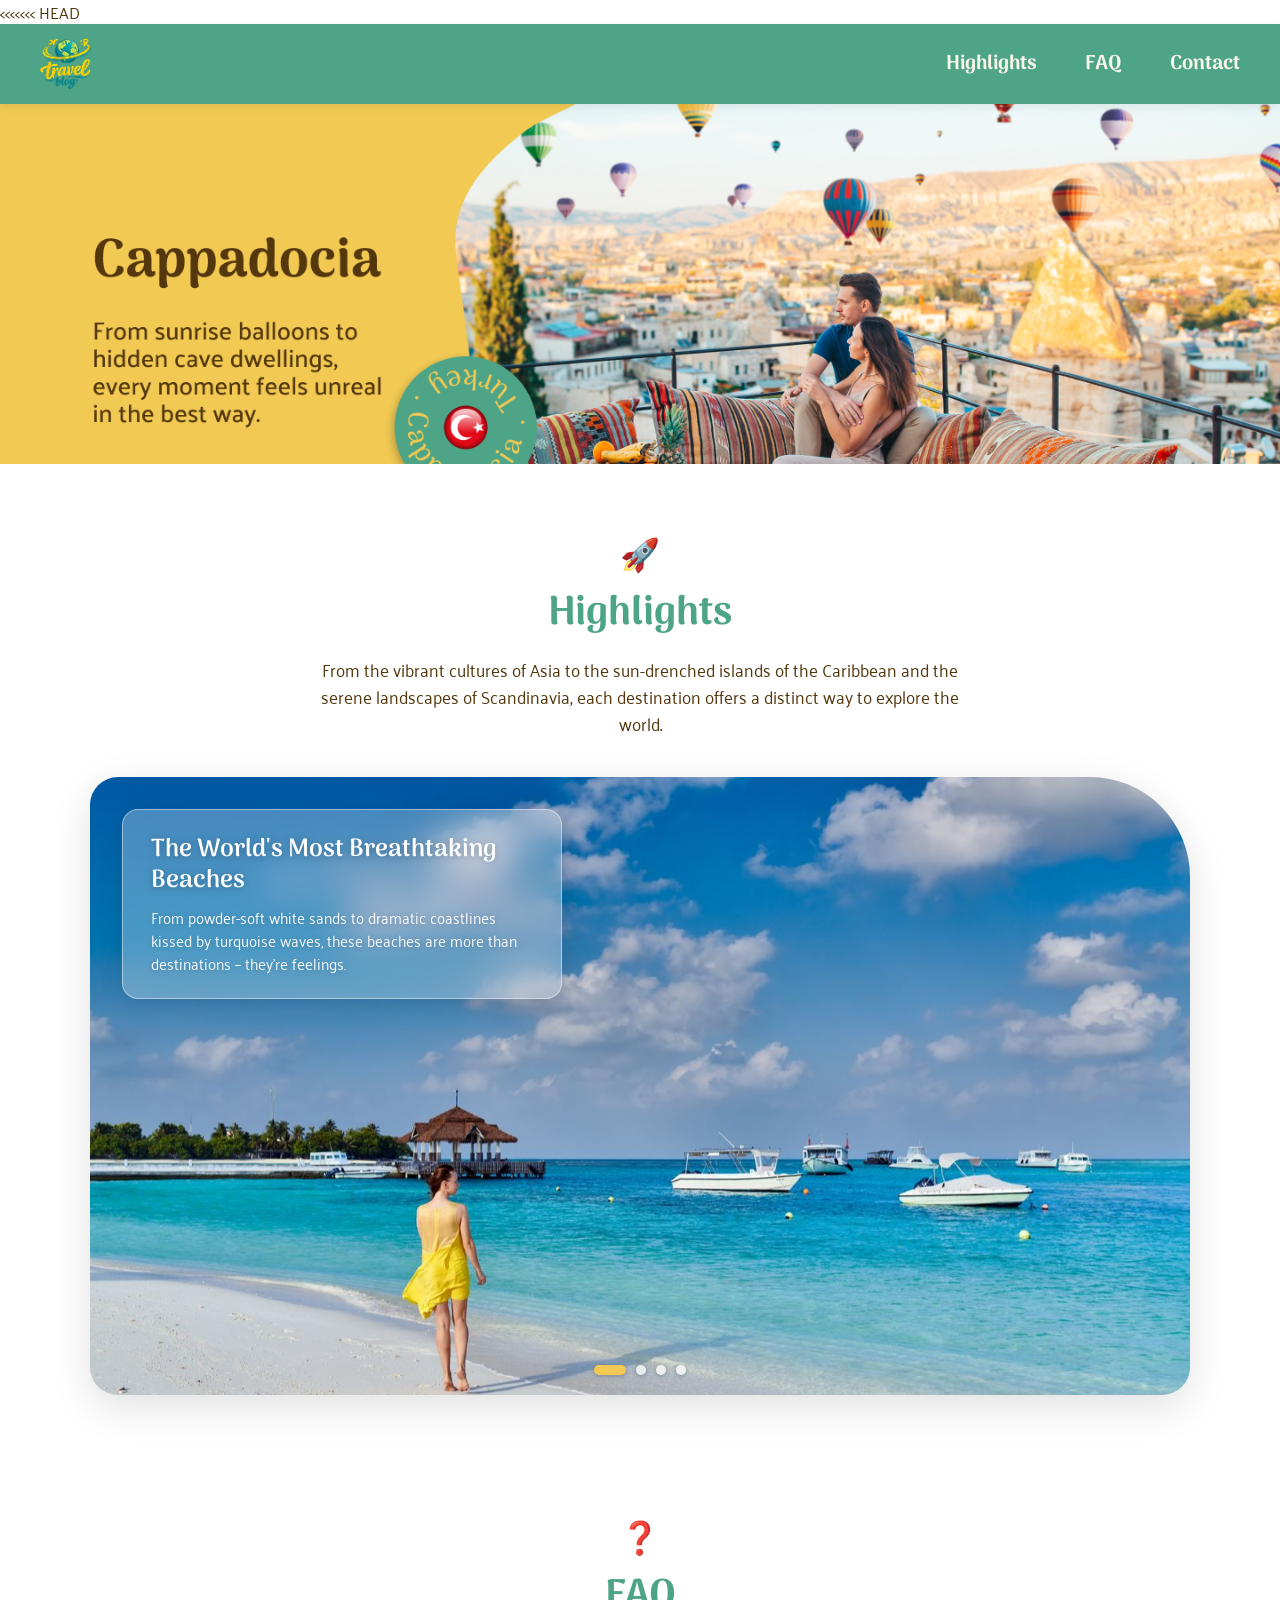
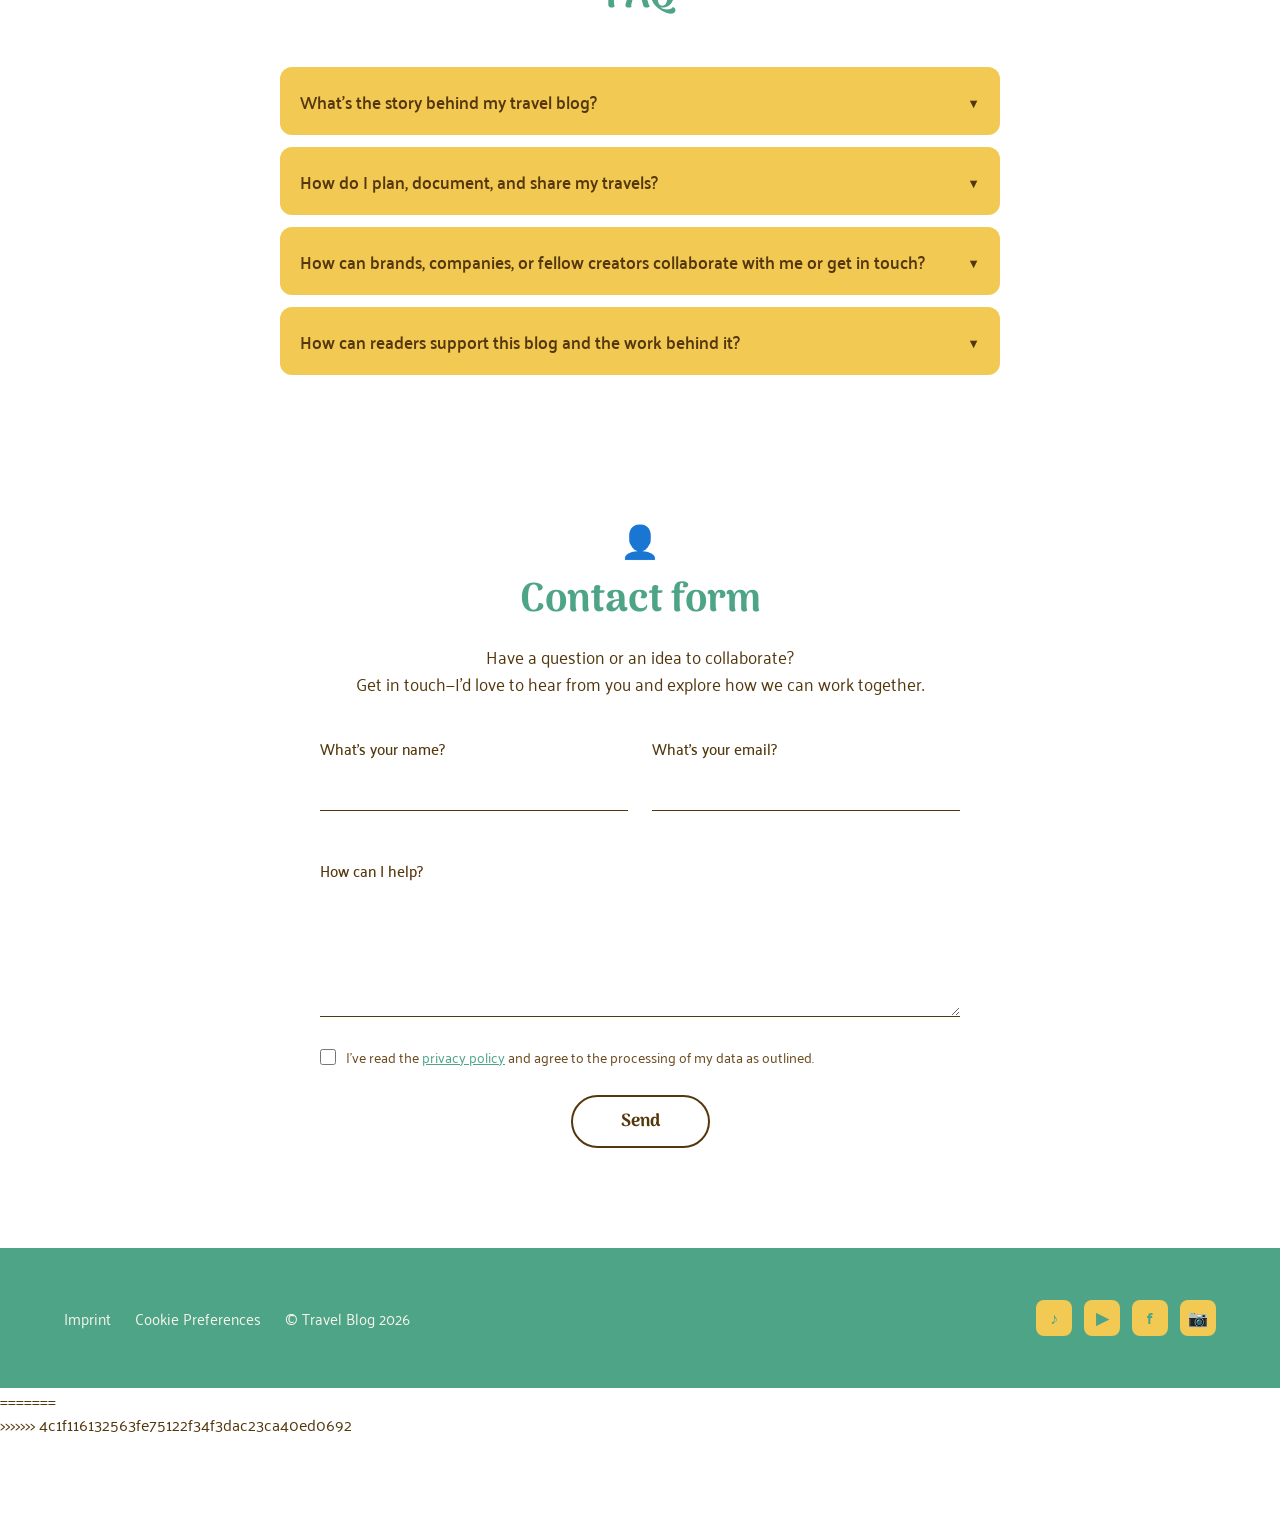
==== commit ab0525e3: "feat: add project files" ====
--- a/index.html
+++ b/index.html
@@ -1,4 +1,5 @@
 <!DOCTYPE html>
+<<<<<<< HEAD
 <html lang="en">
 <head>
   <meta charset="UTF-8">
@@ -186,3 +187,36 @@
   <script src="script.js"></script>
 </body>
 </html>
+=======
+<html lang="De">
+
+<head>
+    <meta charset="UTF-8">
+    <meta name="viewport" content="width=device-width, initial-scale=1.0">
+    <title>Blog</title>
+    <link rel="icon" href="./assets/icons/Blog-logo.svg" type="image/x-icon"> 
+
+    <link rel="stylesheet" href="./font.css">
+    <link rel="stylesheet" href="./standard.css">
+    <link rel="stylesheet" href="./variabels.css">
+    <link rel="stylesheet" href="./style.css">
+
+
+</head>
+
+<body>
+    <header>
+
+    </header>
+
+    <main>
+
+    </main>
+
+    <footer>
+
+    </footer>
+</body>
+
+</html>
+>>>>>>> 4c1f116132563fe75122f34f3dac23ca40ed0692
--- a/font.css
+++ b/font.css
@@ -0,0 +1,96 @@
+/* arima-regular - latin */
+@font-face {
+  font-display: swap; /* Check https://developer.mozilla.org/en-US/docs/Web/CSS/@font-face/font-display for other options. */
+  font-family: 'Arima';
+  font-style: normal;
+  font-weight: 400;
+  src: url('./assets/fonts/arima-v7-latin-regular.woff2') format('woff2'); /* Chrome 36+, Opera 23+, Firefox 39+, Safari 12+, iOS 10+ */
+}
+/* arima-500 - latin */
+@font-face {
+  font-display: swap; /* Check https://developer.mozilla.org/en-US/docs/Web/CSS/@font-face/font-display for other options. */
+  font-family: 'Arima';
+  font-style: normal;
+  font-weight: 500;
+  src: url('./assets/fonts/arima-v7-latin-500.woff2') format('woff2'); /* Chrome 36+, Opera 23+, Firefox 39+, Safari 12+, iOS 10+ */
+}
+/* arima-600 - latin */
+@font-face {
+  font-display: swap; /* Check https://developer.mozilla.org/en-US/docs/Web/CSS/@font-face/font-display for other options. */
+  font-family: 'Arima';
+  font-style: normal;
+  font-weight: 600;
+  src: url('./assets/fonts/arima-v7-latin-600.woff2') format('woff2'); /* Chrome 36+, Opera 23+, Firefox 39+, Safari 12+, iOS 10+ */
+}
+/* arima-700 - latin */
+@font-face {
+  font-display: swap; /* Check https://developer.mozilla.org/en-US/docs/Web/CSS/@font-face/font-display for other options. */
+  font-family: 'Arima';
+  font-style: normal;
+  font-weight: 700;
+  src: url('./assets/fonts/arima-v7-latin-700.woff2') format('woff2'); /* Chrome 36+, Opera 23+, Firefox 39+, Safari 12+, iOS 10+ */
+}
+/* palanquin-dark-regular - latin */
+@font-face {
+  font-display: swap; /* Check https://developer.mozilla.org/en-US/docs/Web/CSS/@font-face/font-display for other options. */
+  font-family: 'Palanquin Dark';
+  font-style: normal;
+  font-weight: 400;
+  src: url('./assets/fonts/palanquin-dark-v17-latin-regular.woff2') format('woff2'); /* Chrome 36+, Opera 23+, Firefox 39+, Safari 12+, iOS 10+ */
+}
+/* palanquin-dark-500 - latin */
+@font-face {
+  font-display: swap; /* Check https://developer.mozilla.org/en-US/docs/Web/CSS/@font-face/font-display for other options. */
+  font-family: 'Palanquin Dark';
+  font-style: normal;
+  font-weight: 500;
+  src: url('./assets/fonts/palanquin-dark-v17-latin-500.woff2') format('woff2'); /* Chrome 36+, Opera 23+, Firefox 39+, Safari 12+, iOS 10+ */
+}
+/* palanquin-dark-600 - latin */
+@font-face {
+  font-display: swap; /* Check https://developer.mozilla.org/en-US/docs/Web/CSS/@font-face/font-display for other options. */
+  font-family: 'Palanquin Dark';
+  font-style: normal;
+  font-weight: 600;
+  src: url('./assets/fonts/palanquin-dark-v17-latin-600.woff2') format('woff2'); /* Chrome 36+, Opera 23+, Firefox 39+, Safari 12+, iOS 10+ */
+}
+/* palanquin-dark-700 - latin */
+@font-face {
+  font-display: swap; /* Check https://developer.mozilla.org/en-US/docs/Web/CSS/@font-face/font-display for other options. */
+  font-family: 'Palanquin Dark';
+  font-style: normal;
+  font-weight: 700;
+  src: url('./assets/fonts/palanquin-dark-v17-latin-700.woff2') format('woff2'); /* Chrome 36+, Opera 23+, Firefox 39+, Safari 12+, iOS 10+ */
+}
+/* palanquin-regular - latin */
+@font-face {
+  font-display: swap; /* Check https://developer.mozilla.org/en-US/docs/Web/CSS/@font-face/font-display for other options. */
+  font-family: 'Palanquin';
+  font-style: normal;
+  font-weight: 400;
+  src: url('./assets/fonts/palanquin-v17-latin-regular.woff2') format('woff2'); /* Chrome 36+, Opera 23+, Firefox 39+, Safari 12+, iOS 10+ */
+}
+/* palanquin-500 - latin */
+@font-face {
+  font-display: swap; /* Check https://developer.mozilla.org/en-US/docs/Web/CSS/@font-face/font-display for other options. */
+  font-family: 'Palanquin';
+  font-style: normal;
+  font-weight: 500;
+  src: url('./assets/fonts/palanquin-v17-latin-500.woff2') format('woff2'); /* Chrome 36+, Opera 23+, Firefox 39+, Safari 12+, iOS 10+ */
+}
+/* palanquin-600 - latin */
+@font-face {
+  font-display: swap; /* Check https://developer.mozilla.org/en-US/docs/Web/CSS/@font-face/font-display for other options. */
+  font-family: 'Palanquin';
+  font-style: normal;
+  font-weight: 600;
+  src: url('./assets/fonts/palanquin-v17-latin-600.woff2') format('woff2'); /* Chrome 36+, Opera 23+, Firefox 39+, Safari 12+, iOS 10+ */
+}
+/* palanquin-700 - latin */
+@font-face {
+  font-display: swap; /* Check https://developer.mozilla.org/en-US/docs/Web/CSS/@font-face/font-display for other options. */
+  font-family: 'Palanquin';
+  font-style: normal;
+  font-weight: 700;
+  src: url('./assets/fonts/palanquin-v17-latin-700.woff2') format('woff2'); /* Chrome 36+, Opera 23+, Firefox 39+, Safari 12+, iOS 10+ */
+}
--- a/standard.css
+++ b/standard.css
@@ -0,0 +1,10 @@
+html {
+    font-size: 16px;
+}
+
+* {
+    margin: 0;
+    box-sizing: border-box;
+    scroll-behavior: smooth;
+
+}
--- a/variabels.css
+++ b/variabels.css
@@ -0,0 +1,7 @@
+:root {
+    --Primary-green:rgba(78, 164, 135, 1);
+    --Primary-gelb: rgba(241, 201, 83, 1);
+    --headings:'Arima';
+    --normal-text:'Palanquin'
+
+}
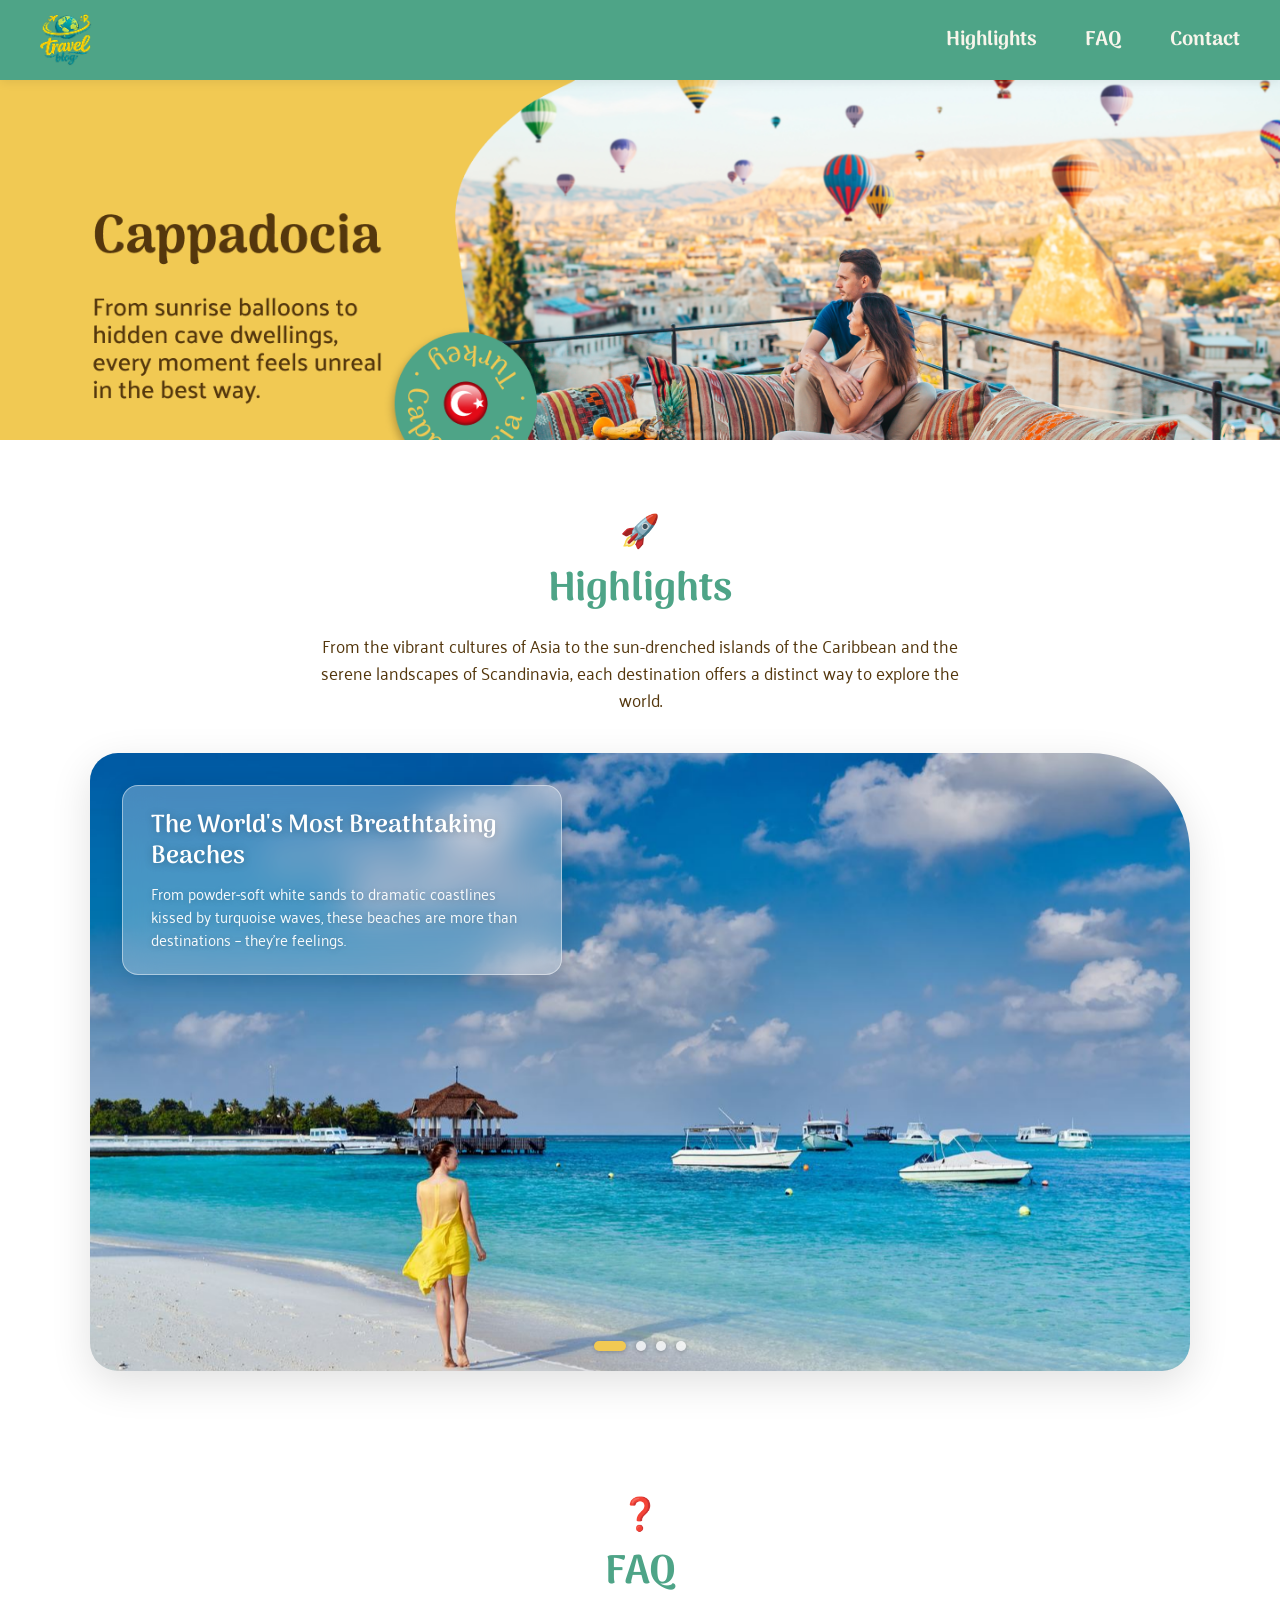
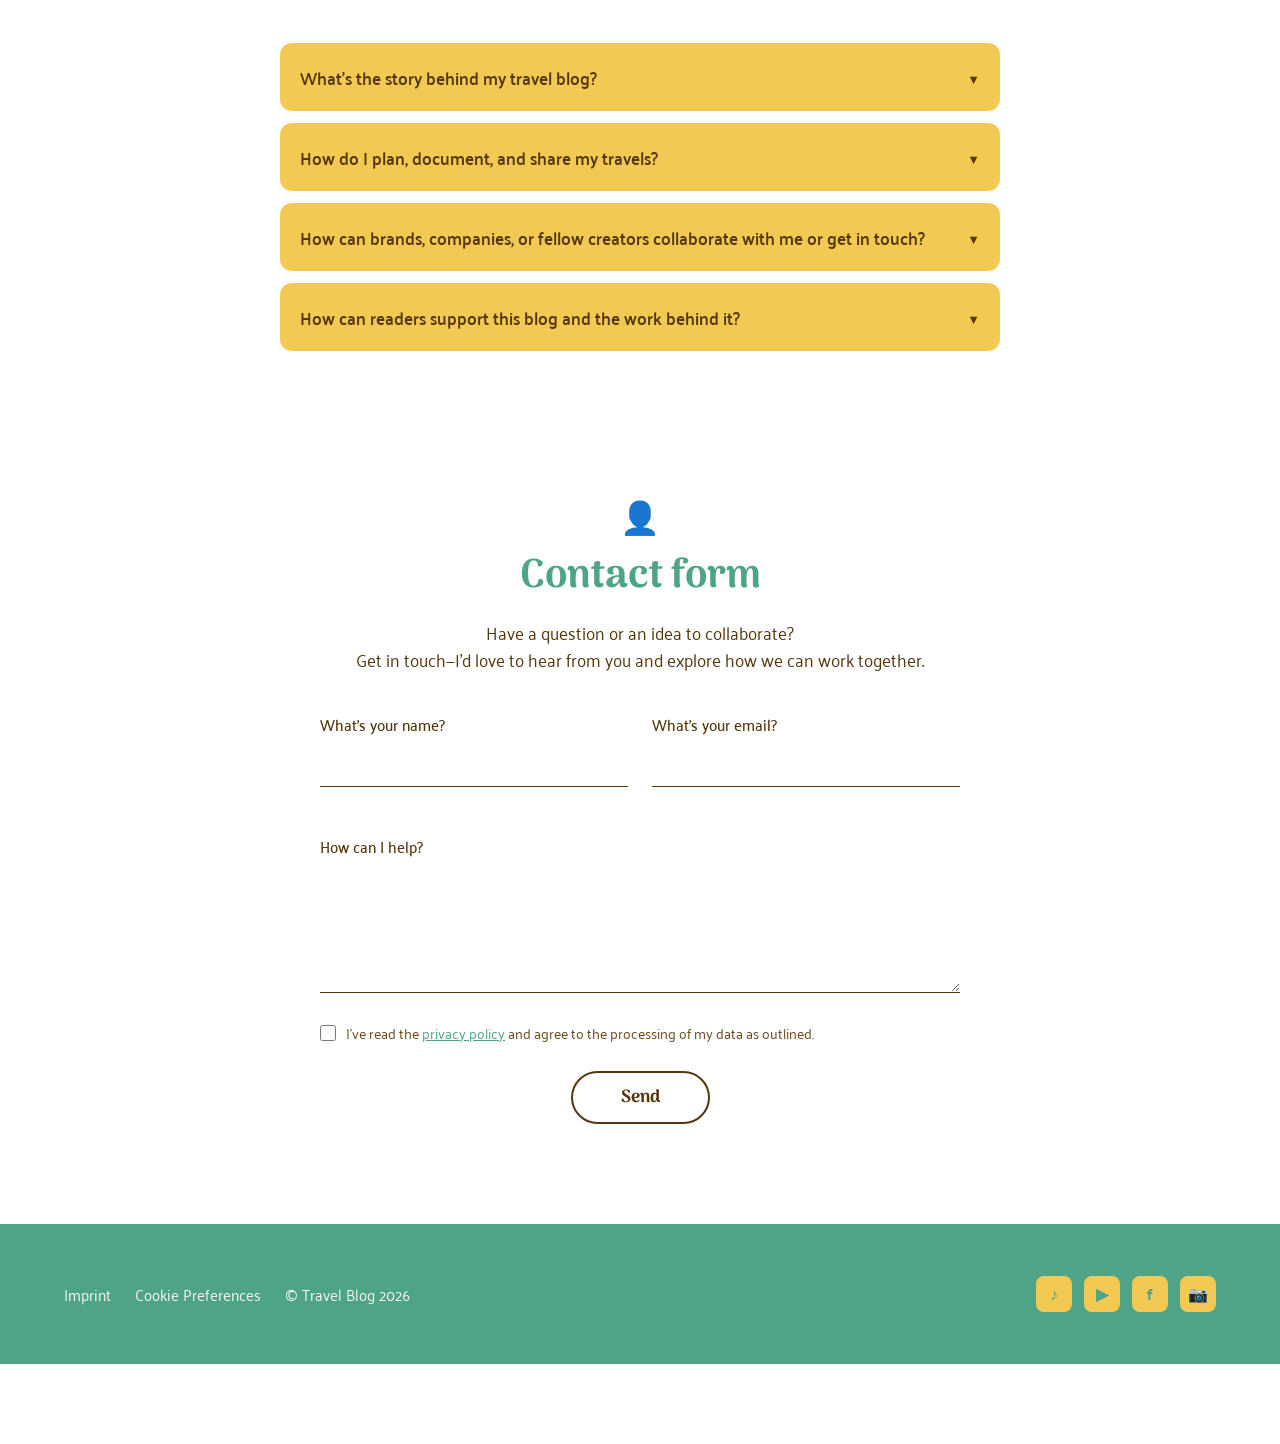
==== commit 09875887: "fix: resolve git conflicts and clean up index.html" ====
--- a/index.html
+++ b/index.html
@@ -1,15 +1,18 @@
 <!DOCTYPE html>
-<<<<<<< HEAD
-<html lang="en">
+<html lang="De">
 <head>
   <meta charset="UTF-8">
   <meta name="viewport" content="width=device-width, initial-scale=1.0">
   <title>Travel Blog</title>
+  <link rel="icon" href="./assets/icons/Blog-logo.svg" type="image/x-icon"> 
+
+  <link rel="stylesheet" href="./font.css">
+  <link rel="stylesheet" href="./standard.css">
+  <link rel="stylesheet" href="./variabels.css">
+  <link rel="stylesheet" href="./style.css">
   <link rel="preconnect" href="https://fonts.googleapis.com">
   <link rel="preconnect" href="https://fonts.gstatic.com" crossorigin>
   <link href="https://fonts.googleapis.com/css2?family=Arima:wght@400;500;600;700&family=Palanquin:wght@400;500;600;700&display=swap" rel="stylesheet">
-  <link rel="stylesheet" href="style.css">
-  <link rel="icon" href="assets/images/logo.png" type="image/png">
 </head>
 <body>
   <!-- ========== HEADER (shared) ========== -->
@@ -35,122 +38,123 @@
     <a href="#contact" class="mobile-link">Contact</a>
   </div>
 
-  <!-- ========== HERO (Part: Hero) – exact Figma export ========== -->
-  <section class="hero hero-figma" aria-label="Cappadocia">
-    <img src="assets/images/hero-cappadocia.png" alt="Cappadocia – From sunrise balloons to hidden cave dwellings" class="hero-full-img">
-    <!-- accessible text for screen readers / SEO -->
-    <div class="visually-hidden">
-      <h1>Cappadocia</h1>
-      <p>From sunrise balloons to hidden cave dwellings, every moment feels unreal in the best way.</p>
-    </div>
-  </section>
+  <main>
+    <!-- ========== HERO (Part: Hero) ========== -->
+    <section class="hero hero-figma" aria-label="Cappadocia">
+      <img src="assets/images/hero-cappadocia.png" alt="Cappadocia – From sunrise balloons to hidden cave dwellings" class="hero-full-img">
+      <div class="visually-hidden">
+        <h1>Cappadocia</h1>
+        <p>From sunrise balloons to hidden cave dwellings, every moment feels unreal in the best way.</p>
+      </div>
+    </section>
 
-  <!-- ========== HIGHLIGHTS + CAROUSEL (Part: Highlights) ========== -->
-  <section class="highlights" id="highlights">
-    <div class="section-header">
-      <div class="section-icon">🚀</div>
-      <h2>Highlights</h2>
-      <p class="section-desc">
-        From the vibrant cultures of Asia to the sun-drenched islands of the Caribbean and the serene landscapes of Scandinavia, each destination offers a distinct way to explore the world.
-      </p>
-    </div>
+    <!-- ========== HIGHLIGHTS + CAROUSEL (Part: Highlights) ========== -->
+    <section class="highlights" id="highlights">
+      <div class="section-header">
+        <div class="section-icon">🚀</div>
+        <h2>Highlights</h2>
+        <p class="section-desc">
+          From the vibrant cultures of Asia to the sun-drenched islands of the Caribbean and the serene landscapes of Scandinavia, each destination offers a distinct way to explore the world.
+        </p>
+      </div>
 
-    <div class="carousel-wrapper">
-      <div class="carousel" id="carousel">
-        <a href="article1.html" class="carousel-slide active">
-          <img src="assets/images/highlight-beaches.jpg" alt="The World's Most Breathtaking Beaches">
-          <div class="slide-overlay">
-            <h3>The World's Most Breathtaking Beaches</h3>
-            <p>From powder-soft white sands to dramatic coastlines kissed by turquoise waves, these beaches are more than destinations – they're feelings.</p>
+      <div class="carousel-wrapper">
+        <div class="carousel" id="carousel">
+          <a href="article1.html" class="carousel-slide active">
+            <img src="assets/images/highlight-beaches.jpg" alt="The World's Most Breathtaking Beaches">
+            <div class="slide-overlay">
+              <h3>The World's Most Breathtaking Beaches</h3>
+              <p>From powder-soft white sands to dramatic coastlines kissed by turquoise waves, these beaches are more than destinations – they're feelings.</p>
+            </div>
+          </a>
+          <a href="article2.html" class="carousel-slide">
+            <img src="assets/images/highlight-copenhagen.jpg" alt="Copenhagen in 3 Days">
+            <div class="slide-overlay">
+              <h3>Copenhagen in 3 Days: Big Experiences, Smart Spending</h3>
+              <p>Discover Copenhagen, where historic charm meets modern design, vibrant cycling culture and waterfront living.</p>
+            </div>
+          </a>
+          <a href="article3.html" class="carousel-slide">
+            <img src="assets/images/highlight-pattaya.jpg" alt="Pattaya Pulse">
+            <div class="slide-overlay">
+              <h3>Pattaya Pulse: Food, Sun and Neon Nights</h3>
+              <p>From bustling promenades to nearby islands, the city offers an energetic and diverse escape. Discover Pattaya City, with vibrant nightlife and rich cultural landmarks.</p>
+            </div>
+          </a>
+          <a href="article2.html" class="carousel-slide">
+            <img src="assets/images/highlight-fuji.jpg" alt="Mountain Fuji">
+            <div class="slide-overlay">
+              <h3>Mountain Fuji</h3>
+              <p>The most iconic mountain and an active volcano located about 100 kilometers southwest of Tokyo. Written with the characters for “wealth” and “samurai,” Fuji’s name evokes a sense of strength, honor, and enduring prestige.</p>
+            </div>
+          </a>
+          <div class="carousel-dots" id="carouselDots">
+            <button class="dot active" data-index="0" aria-label="Slide 1"></button>
+            <button class="dot" data-index="1" aria-label="Slide 2"></button>
+            <button class="dot" data-index="2" aria-label="Slide 3"></button>
+            <button class="dot" data-index="3" aria-label="Slide 4"></button>
           </div>
-        </a>
-        <a href="article2.html" class="carousel-slide">
-          <img src="assets/images/highlight-copenhagen.jpg" alt="Copenhagen in 3 Days">
-          <div class="slide-overlay">
-            <h3>Copenhagen in 3 Days: Big Experiences, Smart Spending</h3>
-            <p>Discover Copenhagen, where historic charm meets modern design, vibrant cycling culture and waterfront living.</p>
-          </div>
-        </a>
-        <a href="article3.html" class="carousel-slide">
-          <img src="assets/images/highlight-pattaya.jpg" alt="Pattaya Pulse">
-          <div class="slide-overlay">
-            <h3>Pattaya Pulse: Food, Sun and Neon Nights</h3>
-            <p>From bustling promenades to nearby islands, the city offers an energetic and diverse escape. Discover Pattaya City, with vibrant nightlife and rich cultural landmarks.</p>
-          </div>
-        </a>
-        <a href="article2.html" class="carousel-slide">
-          <img src="assets/images/highlight-fuji.jpg" alt="Mountain Fuji">
-          <div class="slide-overlay">
-            <h3>Mountain Fuji</h3>
-            <p>The most iconic mountain and an active volcano located about 100 kilometers southwest of Tokyo. Written with the characters for “wealth” and “samurai,” Fuji’s name evokes a sense of strength, honor, and enduring prestige.</p>
-          </div>
-        </a>
-        <div class="carousel-dots" id="carouselDots">
-          <button class="dot active" data-index="0" aria-label="Slide 1"></button>
-          <button class="dot" data-index="1" aria-label="Slide 2"></button>
-          <button class="dot" data-index="2" aria-label="Slide 3"></button>
-          <button class="dot" data-index="3" aria-label="Slide 4"></button>
         </div>
       </div>
-    </div>
-  </section>
+    </section>
 
-  <!-- ========== FAQ (Part: FAQ) ========== -->
-  <section class="faq" id="faq">
-    <div class="section-header">
-      <div class="section-icon">❓</div>
-      <h2>FAQ</h2>
-    </div>
-    <div class="faq-list">
-      <div class="faq-item">
-        <button class="faq-question">What's the story behind my travel blog? <span class="faq-icon">▼</span></button>
-        <div class="faq-answer"><p>This blog started as a personal journal of adventures around the world. What began as notes for friends grew into a space to share stories, tips and inspiration for fellow travelers.</p></div>
+    <!-- ========== FAQ (Part: FAQ) ========== -->
+    <section class="faq" id="faq">
+      <div class="section-header">
+        <div class="section-icon">❓</div>
+        <h2>FAQ</h2>
       </div>
-      <div class="faq-item">
-        <button class="faq-question">How do I plan, document, and share my travels? <span class="faq-icon">▼</span></button>
-        <div class="faq-answer"><p>I combine thorough research with spontaneous moments. Photos, short videos and honest writing help me capture the feeling of each place so readers can experience it too.</p></div>
+      <div class="faq-list">
+        <div class="faq-item">
+          <button class="faq-question">What's the story behind my travel blog? <span class="faq-icon">▼</span></button>
+          <div class="faq-answer"><p>This blog started as a personal journal of adventures around the world. What began as notes for friends grew into a space to share stories, tips and inspiration for fellow travelers.</p></div>
+        </div>
+        <div class="faq-item">
+          <button class="faq-question">How do I plan, document, and share my travels? <span class="faq-icon">▼</span></button>
+          <div class="faq-answer"><p>I combine thorough research with spontaneous moments. Photos, short videos and honest writing help me capture the feeling of each place so readers can experience it too.</p></div>
+        </div>
+        <div class="faq-item">
+          <button class="faq-question">How can brands, companies, or fellow creators collaborate with me or get in touch? <span class="faq-icon">▼</span></button>
+          <div class="faq-answer"><p>I'm always open to meaningful collaborations. Reach out via the contact form below and let's explore how we can create something great together.</p></div>
+        </div>
+        <div class="faq-item">
+          <button class="faq-question">How can readers support this blog and the work behind it? <span class="faq-icon">▼</span></button>
+          <div class="faq-answer"><p>Sharing posts, leaving comments and recommending the blog to friends means a lot. If you'd like to support further, feel free to get in touch!</p></div>
+        </div>
       </div>
-      <div class="faq-item">
-        <button class="faq-question">How can brands, companies, or fellow creators collaborate with me or get in touch? <span class="faq-icon">▼</span></button>
-        <div class="faq-answer"><p>I'm always open to meaningful collaborations. Reach out via the contact form below and let's explore how we can create something great together.</p></div>
+    </section>
+
+    <!-- ========== CONTACT (Part: Contact) ========== -->
+    <section class="contact" id="contact">
+      <div class="section-header">
+        <div class="section-icon">👤</div>
+        <h2>Contact form</h2>
+        <p class="section-desc">Have a question or an idea to collaborate?<br>Get in touch—I'd love to hear from you and explore how we can work together.</p>
       </div>
-      <div class="faq-item">
-        <button class="faq-question">How can readers support this blog and the work behind it? <span class="faq-icon">▼</span></button>
-        <div class="faq-answer"><p>Sharing posts, leaving comments and recommending the blog to friends means a lot. If you'd like to support further, feel free to get in touch!</p></div>
-      </div>
-    </div>
-  </section>
-
-  <!-- ========== CONTACT (Part: Contact) ========== -->
-  <section class="contact" id="contact">
-    <div class="section-header">
-      <div class="section-icon">👤</div>
-      <h2>Contact form</h2>
-      <p class="section-desc">Have a question or an idea to collaborate?<br>Get in touch—I'd love to hear from you and explore how we can work together.</p>
-    </div>
-    <form class="contact-form" id="contactForm">
-      <div class="form-row">
-        <div class="form-group">
-          <label for="name">What's your name?</label>
-          <input type="text" id="name" name="name" required>
+      <form class="contact-form" id="contactForm">
+        <div class="form-row">
+          <div class="form-group">
+            <label for="name">What's your name?</label>
+            <input type="text" id="name" name="name" required>
+          </div>
+          <div class="form-group">
+            <label for="email">What's your email?</label>
+            <input type="email" id="email" name="email" required>
+          </div>
         </div>
         <div class="form-group">
-          <label for="email">What's your email?</label>
-          <input type="email" id="email" name="email" required>
+          <label for="message">How can I help?</label>
+          <textarea id="message" name="message" rows="4" required></textarea>
         </div>
-      </div>
-      <div class="form-group">
-        <label for="message">How can I help?</label>
-        <textarea id="message" name="message" rows="4" required></textarea>
-      </div>
-      <div class="form-checkbox">
-        <input type="checkbox" id="privacy" name="privacy" required>
-        <label for="privacy">I've read the <a href="#">privacy policy</a> and agree to the processing of my data as outlined.</label>
-      </div>
-      <button type="submit" class="btn-send">Send</button>
-    </form>
-    <div class="form-success" id="formSuccess" hidden>Thank you! Your message has been sent successfully.</div>
-  </section>
+        <div class="form-checkbox">
+          <input type="checkbox" id="privacy" name="privacy" required>
+          <label for="privacy">I've read the <a href="#">privacy policy</a> and agree to the processing of my data as outlined.</label>
+        </div>
+        <button type="submit" class="btn-send">Send</button>
+      </form>
+      <div class="form-success" id="formSuccess" hidden>Thank you! Your message has been sent successfully.</div>
+    </section>
+  </main>
 
   <!-- ========== FOOTER (shared) ========== -->
   <footer class="footer">
@@ -186,37 +190,4 @@
 
   <script src="script.js"></script>
 </body>
-</html>
-=======
-<html lang="De">
-
-<head>
-    <meta charset="UTF-8">
-    <meta name="viewport" content="width=device-width, initial-scale=1.0">
-    <title>Blog</title>
-    <link rel="icon" href="./assets/icons/Blog-logo.svg" type="image/x-icon"> 
-
-    <link rel="stylesheet" href="./font.css">
-    <link rel="stylesheet" href="./standard.css">
-    <link rel="stylesheet" href="./variabels.css">
-    <link rel="stylesheet" href="./style.css">
-
-
-</head>
-
-<body>
-    <header>
-
-    </header>
-
-    <main>
-
-    </main>
-
-    <footer>
-
-    </footer>
-</body>
-
-</html>
->>>>>>> 4c1f116132563fe75122f34f3dac23ca40ed0692
+</html>
